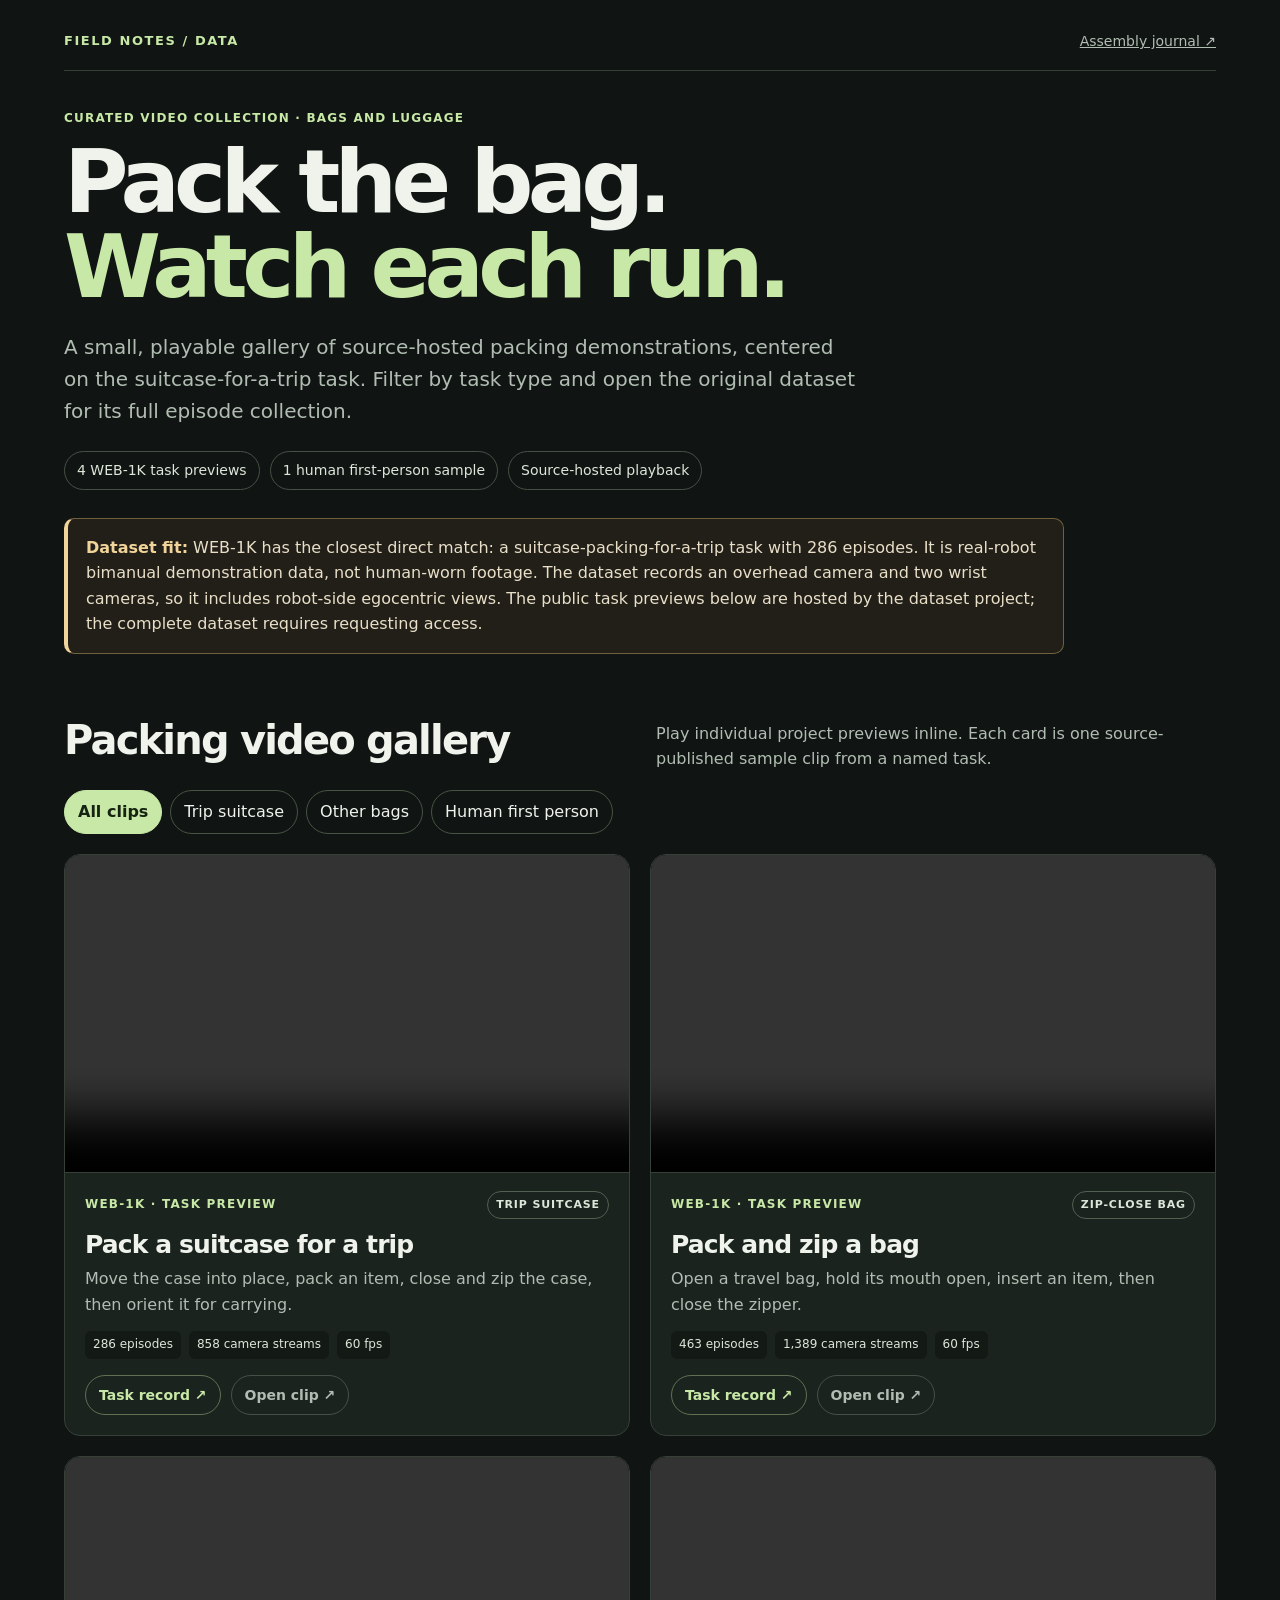
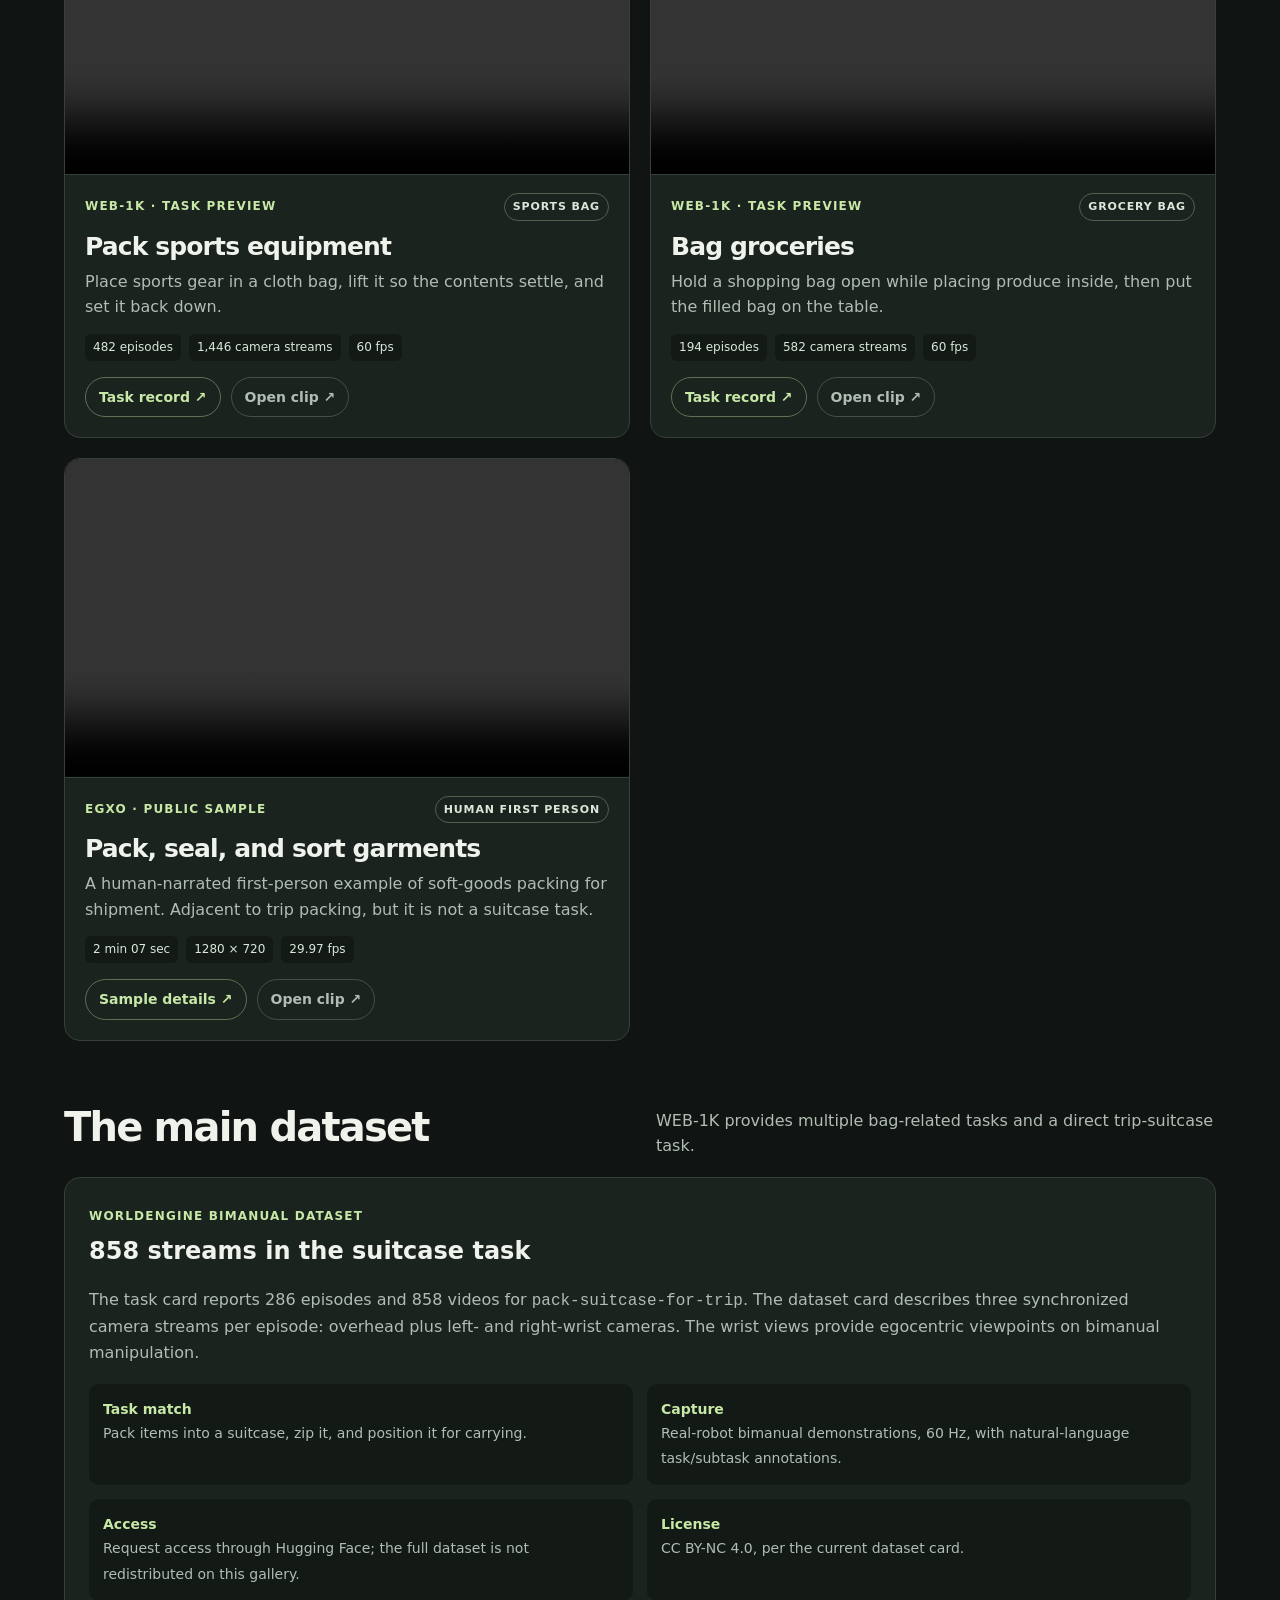
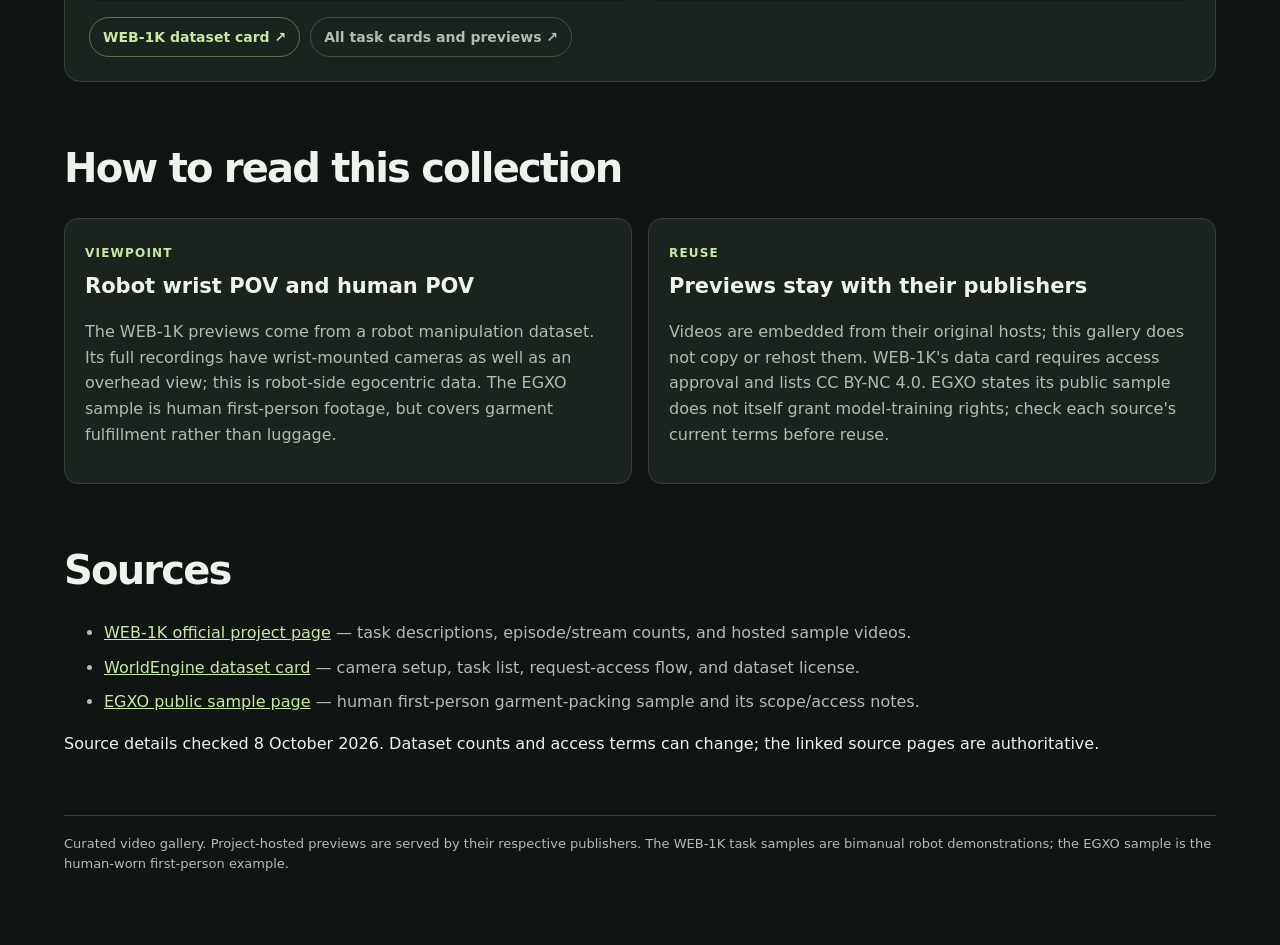
==== packing-data/index.html @ 24293f11 "Publish packing simulation on GitHub Pages" ====
<!doctype html>
<html lang="en">
<head>
<meta charset="utf-8">
<meta name="viewport" content="width=device-width, initial-scale=1">
<meta name="description" content="A curated gallery of source-hosted bag-packing and suitcase-packing videos from the WEB-1K manipulation dataset, with one human egocentric packing sample.">
<title>Bag packing data — Field Notes</title>
<style>
:root{color-scheme:dark;--bg:#101513;--panel:#1b231f;--ink:#eff3ec;--muted:#b1bdb2;--accent:#c7e8a6;--line:#354037;--warn:#f0d49a}*{box-sizing:border-box}body{margin:0;background:var(--bg);color:var(--ink);font:16px/1.6 system-ui,-apple-system,Segoe UI,sans-serif}main{max-width:1280px;margin:auto;padding:30px 5vw 72px}a{color:var(--accent)}a:focus-visible,button:focus-visible,video:focus-visible{outline:3px solid var(--accent);outline-offset:4px}header{display:flex;justify-content:space-between;align-items:center;gap:16px;border-bottom:1px solid var(--line);padding-bottom:18px}.brand{font-size:13px;font-weight:750;letter-spacing:.12em;text-decoration:none}.back{font-size:14px;color:var(--muted)}.eyebrow,.tag{color:var(--accent);font-size:12px;font-weight:750;letter-spacing:.1em;text-transform:uppercase}.eyebrow{margin:38px 0 10px}h1{font-size:clamp(44px,8vw,88px);line-height:.97;letter-spacing:-.065em;max-width:900px;margin:0 0 22px}h1 em{color:var(--accent);font-style:normal}.lede{max-width:800px;font-size:20px;color:var(--muted)}.hero-facts{display:flex;flex-wrap:wrap;gap:10px;margin:24px 0}.hero-facts span{padding:7px 12px;border:1px solid #455144;border-radius:999px;color:#dce6d9;font-size:14px}.notice{max-width:1000px;margin:28px 0;padding:16px 18px;border:1px solid #6f613e;border-left:4px solid var(--warn);border-radius:10px;background:#211f18;color:#e9dfc8}.notice strong{color:var(--warn)}section{margin-top:54px}.section-head{display:flex;justify-content:space-between;align-items:end;gap:18px;margin-bottom:18px}.section-head h2{font-size:clamp(26px,4vw,40px);letter-spacing:-.045em;margin:0}.section-head p{max-width:560px;margin:0;color:var(--muted)}.filters{display:flex;flex-wrap:wrap;gap:8px;margin:14px 0 20px}.filters button{font:inherit;color:var(--ink);background:transparent;border:1px solid #465443;border-radius:999px;padding:8px 13px;cursor:pointer}.filters button[aria-pressed=true]{color:#172311;background:var(--accent);border-color:var(--accent);font-weight:700}.gallery{display:grid;grid-template-columns:repeat(2,minmax(0,1fr));gap:20px}.card{min-width:0;overflow:hidden;border:1px solid var(--line);border-radius:16px;background:var(--panel)}.card[hidden]{display:none}.video-wrap{position:relative;background:#050806;border-bottom:1px solid var(--line)}video{display:block;width:100%;aspect-ratio:16/9;background:#050806;object-fit:contain}.card-body{padding:18px 20px 20px}.card-top{display:flex;justify-content:space-between;align-items:center;gap:12px}.tag{margin:0}.kind{font-size:11px;font-weight:700;letter-spacing:.08em;text-transform:uppercase;border:1px solid #52604f;color:#dce6d9;padding:4px 8px;border-radius:999px;white-space:nowrap}.card h3{font-size:25px;line-height:1.15;letter-spacing:-.035em;margin:12px 0 7px}.card p{margin:0 0 13px;color:var(--muted)}.meta{display:flex;flex-wrap:wrap;gap:8px;margin:14px 0}.meta span{font-size:12px;color:#dce6d9;padding:4px 8px;background:#131a16;border-radius:6px}.card-actions{display:flex;flex-wrap:wrap;gap:10px;margin-top:16px}.button{display:inline-block;padding:8px 13px;border:1px solid #617052;border-radius:999px;text-decoration:none;font-size:14px;font-weight:650}.button.secondary{color:var(--muted);border-color:#465047}.dataset-note{padding:24px;border:1px solid var(--line);border-radius:16px;background:var(--panel)}.dataset-note h3{font-size:24px;margin:5px 0 10px}.dataset-note p{color:var(--muted)}.dataset-grid{display:grid;grid-template-columns:1fr 1fr;gap:14px;margin-top:18px}.dataset-stat{padding:14px;background:#131a16;border-radius:10px}.dataset-stat b{display:block;color:var(--accent);font-size:14px}.dataset-stat span{color:var(--muted);font-size:14px}.two-col{display:grid;grid-template-columns:1fr 1fr;gap:16px}.small-panel{padding:20px;border:1px solid var(--line);border-radius:14px;background:var(--panel)}.small-panel h3{margin:5px 0 8px;font-size:21px}.small-panel p{color:var(--muted)}.sources li{margin:9px 0;color:var(--muted)}footer{margin-top:58px;padding-top:18px;border-top:1px solid var(--line);font-size:13px;color:var(--muted)}@media(max-width:760px){main{padding:22px 5vw 54px}.gallery,.two-col,.dataset-grid{grid-template-columns:1fr}.section-head{display:block}.section-head p{margin-top:8px}.card h3{font-size:23px}}@media(max-width:420px){.card-top{align-items:flex-start;flex-direction:column}.hero-facts span{font-size:12px}}
</style>
</head>
<body><main>
<header><a class="brand" href="../index.html">FIELD NOTES / DATA</a><a class="back" href="../index.html">Assembly journal ↗</a></header>
<p class="eyebrow">Curated video collection · bags and luggage</p>
<h1>Pack the bag.<br><em>Watch each run.</em></h1>
<p class="lede">A small, playable gallery of source-hosted packing demonstrations, centered on the suitcase-for-a-trip task. Filter by task type and open the original dataset for its full episode collection.</p>
<div class="hero-facts"><span>4 WEB-1K task previews</span><span>1 human first-person sample</span><span>Source-hosted playback</span></div>
<aside class="notice"><strong>Dataset fit:</strong> WEB-1K has the closest direct match: a suitcase-packing-for-a-trip task with 286 episodes. It is real-robot bimanual demonstration data, not human-worn footage. The dataset records an overhead camera and two wrist cameras, so it includes robot-side egocentric views. The public task previews below are hosted by the dataset project; the complete dataset requires requesting access.</aside>

<section aria-labelledby="gallery-title"><div class="section-head"><h2 id="gallery-title">Packing video gallery</h2><p>Play individual project previews inline. Each card is one source-published sample clip from a named task.</p></div>
<div class="filters" role="group" aria-label="Filter videos by task"><button type="button" data-filter="all" aria-pressed="true">All clips</button><button type="button" data-filter="trip" aria-pressed="false">Trip suitcase</button><button type="button" data-filter="bags" aria-pressed="false">Other bags</button><button type="button" data-filter="human" aria-pressed="false">Human first person</button></div>
<div class="gallery">
<article class="card" data-category="trip"><div class="video-wrap"><video controls playsinline preload="none" aria-label="WEB-1K project preview for the pack suitcase for trip task"><source src="https://web-realworld-dataset-benchmark.github.io/assets/pack-suitcase-for-trip/file-000.h264.mp4" type="video/mp4">Your browser does not support this video. <a href="https://web-realworld-dataset-benchmark.github.io/assets/pack-suitcase-for-trip/file-000.h264.mp4">Open the source video.</a></video></div><div class="card-body"><div class="card-top"><span class="tag">WEB-1K · task preview</span><span class="kind">Trip suitcase</span></div><h3>Pack a suitcase for a trip</h3><p>Move the case into place, pack an item, close and zip the case, then orient it for carrying.</p><div class="meta"><span>286 episodes</span><span>858 camera streams</span><span>60 fps</span></div><div class="card-actions"><a class="button" href="https://web-realworld-dataset-benchmark.github.io/#pack-suitcase-for-trip">Task record ↗</a><a class="button secondary" href="https://web-realworld-dataset-benchmark.github.io/assets/pack-suitcase-for-trip/file-000.h264.mp4">Open clip ↗</a></div></div></article>
<article class="card" data-category="bags"><div class="video-wrap"><video controls playsinline preload="none" aria-label="WEB-1K project preview for packing a bag with zipper closure"><source src="https://web-realworld-dataset-benchmark.github.io/assets/bag-packing-with-zipper-closure/file-000.h264.mp4" type="video/mp4">Your browser does not support this video. <a href="https://web-realworld-dataset-benchmark.github.io/assets/bag-packing-with-zipper-closure/file-000.h264.mp4">Open the source video.</a></video></div><div class="card-body"><div class="card-top"><span class="tag">WEB-1K · task preview</span><span class="kind">Zip-close bag</span></div><h3>Pack and zip a bag</h3><p>Open a travel bag, hold its mouth open, insert an item, then close the zipper.</p><div class="meta"><span>463 episodes</span><span>1,389 camera streams</span><span>60 fps</span></div><div class="card-actions"><a class="button" href="https://web-realworld-dataset-benchmark.github.io/#bag-packing-with-zipper-closure">Task record ↗</a><a class="button secondary" href="https://web-realworld-dataset-benchmark.github.io/assets/bag-packing-with-zipper-closure/file-000.h264.mp4">Open clip ↗</a></div></div></article>
<article class="card" data-category="bags"><div class="video-wrap"><video controls playsinline preload="none" aria-label="WEB-1K project preview for packing sports equipment into a cloth bag"><source src="https://web-realworld-dataset-benchmark.github.io/assets/pack-sports-bag/file-000.h264.mp4" type="video/mp4">Your browser does not support this video. <a href="https://web-realworld-dataset-benchmark.github.io/assets/pack-sports-bag/file-000.h264.mp4">Open the source video.</a></video></div><div class="card-body"><div class="card-top"><span class="tag">WEB-1K · task preview</span><span class="kind">Sports bag</span></div><h3>Pack sports equipment</h3><p>Place sports gear in a cloth bag, lift it so the contents settle, and set it back down.</p><div class="meta"><span>482 episodes</span><span>1,446 camera streams</span><span>60 fps</span></div><div class="card-actions"><a class="button" href="https://web-realworld-dataset-benchmark.github.io/#pack-sports-bag">Task record ↗</a><a class="button secondary" href="https://web-realworld-dataset-benchmark.github.io/assets/pack-sports-bag/file-000.h264.mp4">Open clip ↗</a></div></div></article>
<article class="card" data-category="bags"><div class="video-wrap"><video controls playsinline preload="none" aria-label="WEB-1K project preview for placing groceries into shopping bags"><source src="https://web-realworld-dataset-benchmark.github.io/assets/bagging-groceries/file-000.h264.mp4" type="video/mp4">Your browser does not support this video. <a href="https://web-realworld-dataset-benchmark.github.io/assets/bagging-groceries/file-000.h264.mp4">Open the source video.</a></video></div><div class="card-body"><div class="card-top"><span class="tag">WEB-1K · task preview</span><span class="kind">Grocery bag</span></div><h3>Bag groceries</h3><p>Hold a shopping bag open while placing produce inside, then put the filled bag on the table.</p><div class="meta"><span>194 episodes</span><span>582 camera streams</span><span>60 fps</span></div><div class="card-actions"><a class="button" href="https://web-realworld-dataset-benchmark.github.io/#bagging-groceries">Task record ↗</a><a class="button secondary" href="https://web-realworld-dataset-benchmark.github.io/assets/bagging-groceries/file-000.h264.mp4">Open clip ↗</a></div></div></article>
<article class="card" data-category="human"><div class="video-wrap"><video controls playsinline preload="none" aria-label="Human first-person narrated video of garment packing and sorting"><source src="https://egxodata.com/samples/v1/egxo-english-narrated-garment-packing-full.mp4" type="video/mp4">Your browser does not support this video. <a href="https://egxodata.com/samples/v1/egxo-english-narrated-garment-packing-full.mp4">Open the source video.</a></video></div><div class="card-body"><div class="card-top"><span class="tag">EGXO · public sample</span><span class="kind">Human first person</span></div><h3>Pack, seal, and sort garments</h3><p>A human-narrated first-person example of soft-goods packing for shipment. Adjacent to trip packing, but it is not a suitcase task.</p><div class="meta"><span>2 min 07 sec</span><span>1280 × 720</span><span>29.97 fps</span></div><div class="card-actions"><a class="button" href="https://egxodata.com/sample-data">Sample details ↗</a><a class="button secondary" href="https://egxodata.com/samples/v1/egxo-english-narrated-garment-packing-full.mp4">Open clip ↗</a></div></div></article>
</div></section>

<section aria-labelledby="dataset-title"><div class="section-head"><h2 id="dataset-title">The main dataset</h2><p>WEB-1K provides multiple bag-related tasks and a direct trip-suitcase task.</p></div><div class="dataset-note"><span class="tag">WorldEngine Bimanual Dataset</span><h3>858 streams in the suitcase task</h3><p>The task card reports 286 episodes and 858 videos for <code>pack-suitcase-for-trip</code>. The dataset card describes three synchronized camera streams per episode: overhead plus left- and right-wrist cameras. The wrist views provide egocentric viewpoints on bimanual manipulation.</p><div class="dataset-grid"><div class="dataset-stat"><b>Task match</b><span>Pack items into a suitcase, zip it, and position it for carrying.</span></div><div class="dataset-stat"><b>Capture</b><span>Real-robot bimanual demonstrations, 60 Hz, with natural-language task/subtask annotations.</span></div><div class="dataset-stat"><b>Access</b><span>Request access through Hugging Face; the full dataset is not redistributed on this gallery.</span></div><div class="dataset-stat"><b>License</b><span>CC BY-NC 4.0, per the current dataset card.</span></div></div><div class="card-actions"><a class="button" href="https://huggingface.co/datasets/WorldEngineAI/WEB-Dataset">WEB-1K dataset card ↗</a><a class="button secondary" href="https://web-realworld-dataset-benchmark.github.io/">All task cards and previews ↗</a></div></div></section>

<section aria-labelledby="scope-title"><div class="section-head"><h2 id="scope-title">How to read this collection</h2></div><div class="two-col"><article class="small-panel"><span class="tag">Viewpoint</span><h3>Robot wrist POV and human POV</h3><p>The WEB-1K previews come from a robot manipulation dataset. Its full recordings have wrist-mounted cameras as well as an overhead view; this is robot-side egocentric data. The EGXO sample is human first-person footage, but covers garment fulfillment rather than luggage.</p></article><article class="small-panel"><span class="tag">Reuse</span><h3>Previews stay with their publishers</h3><p>Videos are embedded from their original hosts; this gallery does not copy or rehost them. WEB-1K's data card requires access approval and lists CC BY-NC 4.0. EGXO states its public sample does not itself grant model-training rights; check each source's current terms before reuse.</p></article></div></section>
<section><div class="section-head"><h2>Sources</h2></div><ul class="sources"><li><a href="https://web-realworld-dataset-benchmark.github.io/">WEB-1K official project page</a> — task descriptions, episode/stream counts, and hosted sample videos.</li><li><a href="https://huggingface.co/datasets/WorldEngineAI/WEB-Dataset">WorldEngine dataset card</a> — camera setup, task list, request-access flow, and dataset license.</li><li><a href="https://egxodata.com/sample-data">EGXO public sample page</a> — human first-person garment-packing sample and its scope/access notes.</li></ul><p class="muted">Source details checked 8 October 2026. Dataset counts and access terms can change; the linked source pages are authoritative.</p></section>
<footer>Curated video gallery. Project-hosted previews are served by their respective publishers. The WEB-1K task samples are bimanual robot demonstrations; the EGXO sample is the human-worn first-person example.</footer>
</main>
<script>
const filterButtons=[...document.querySelectorAll('[data-filter]')];
const cards=[...document.querySelectorAll('.card[data-category]')];
filterButtons.forEach(button=>button.addEventListener('click',()=>{
  const filter=button.dataset.filter;
  filterButtons.forEach(item=>item.setAttribute('aria-pressed',String(item===button)));
  cards.forEach(card=>{card.hidden=filter!=='all'&&card.dataset.category!==filter;});
}));
</script>
</body></html>
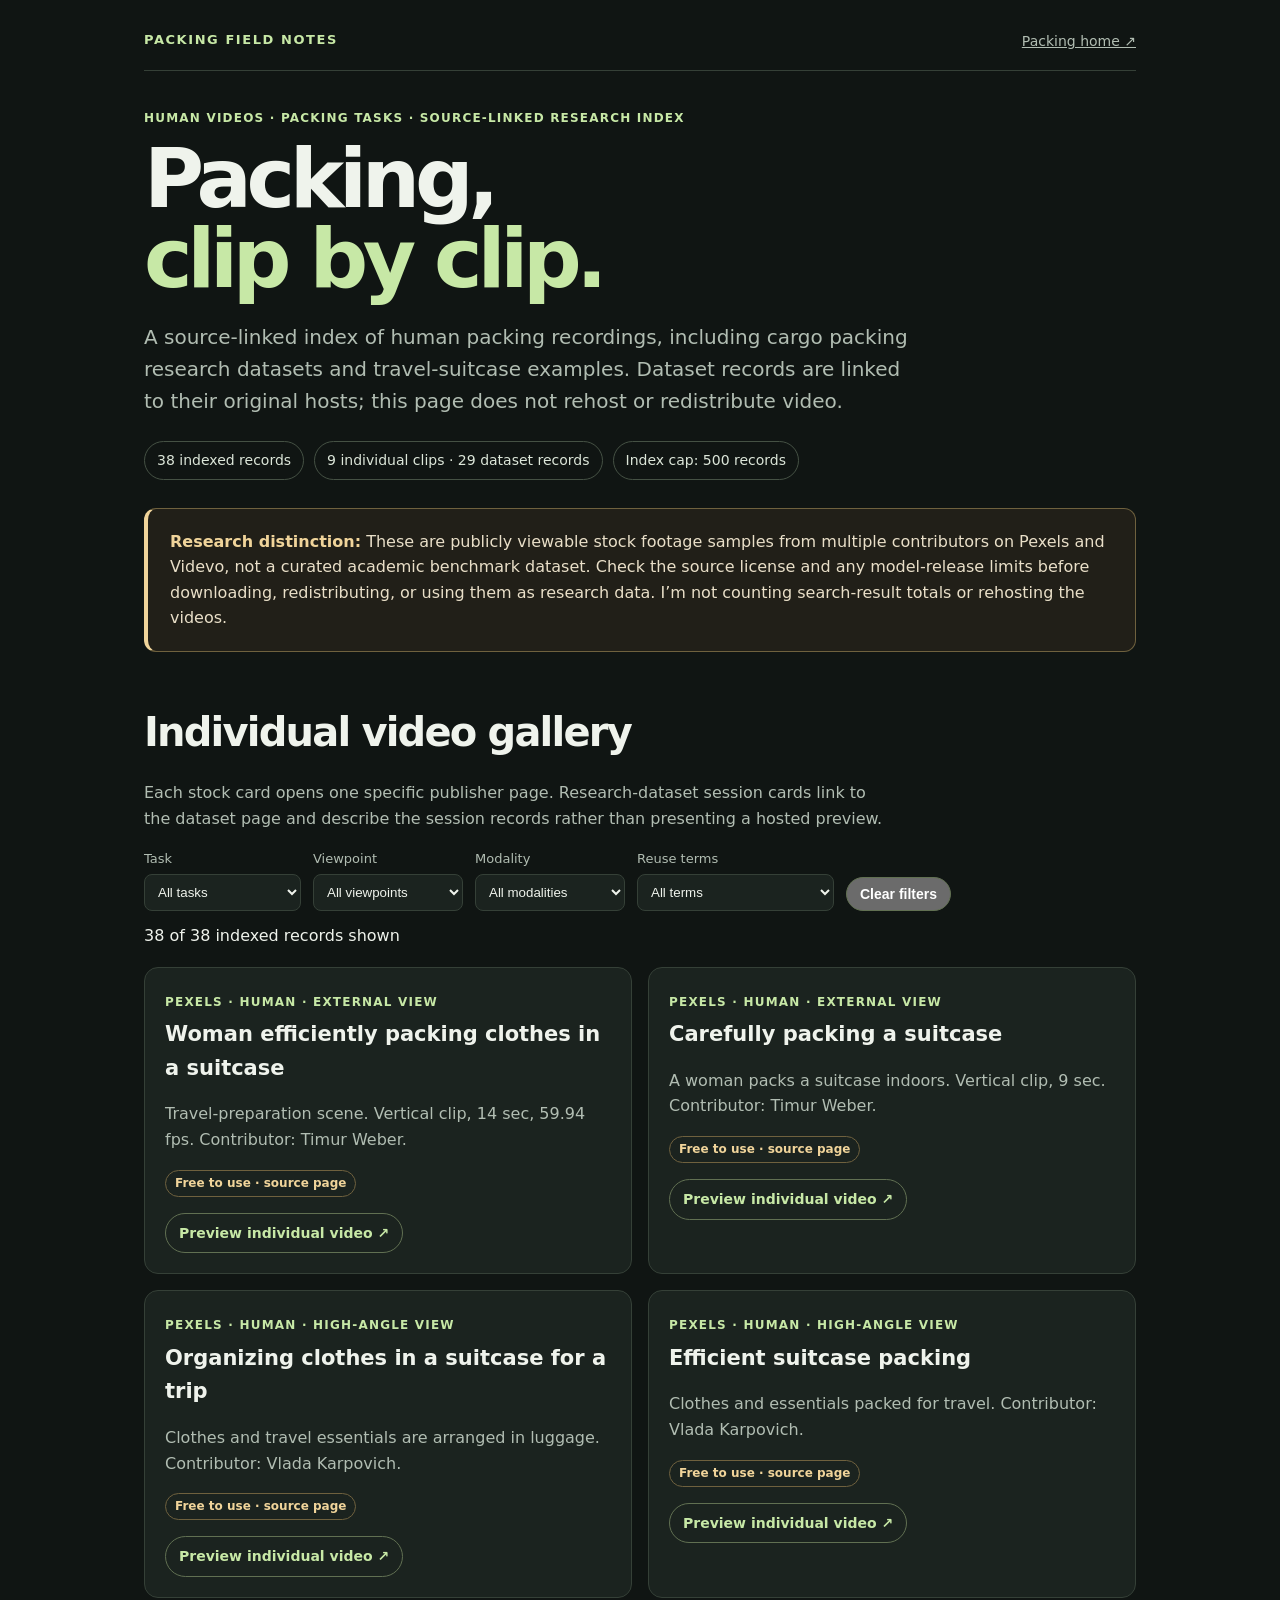
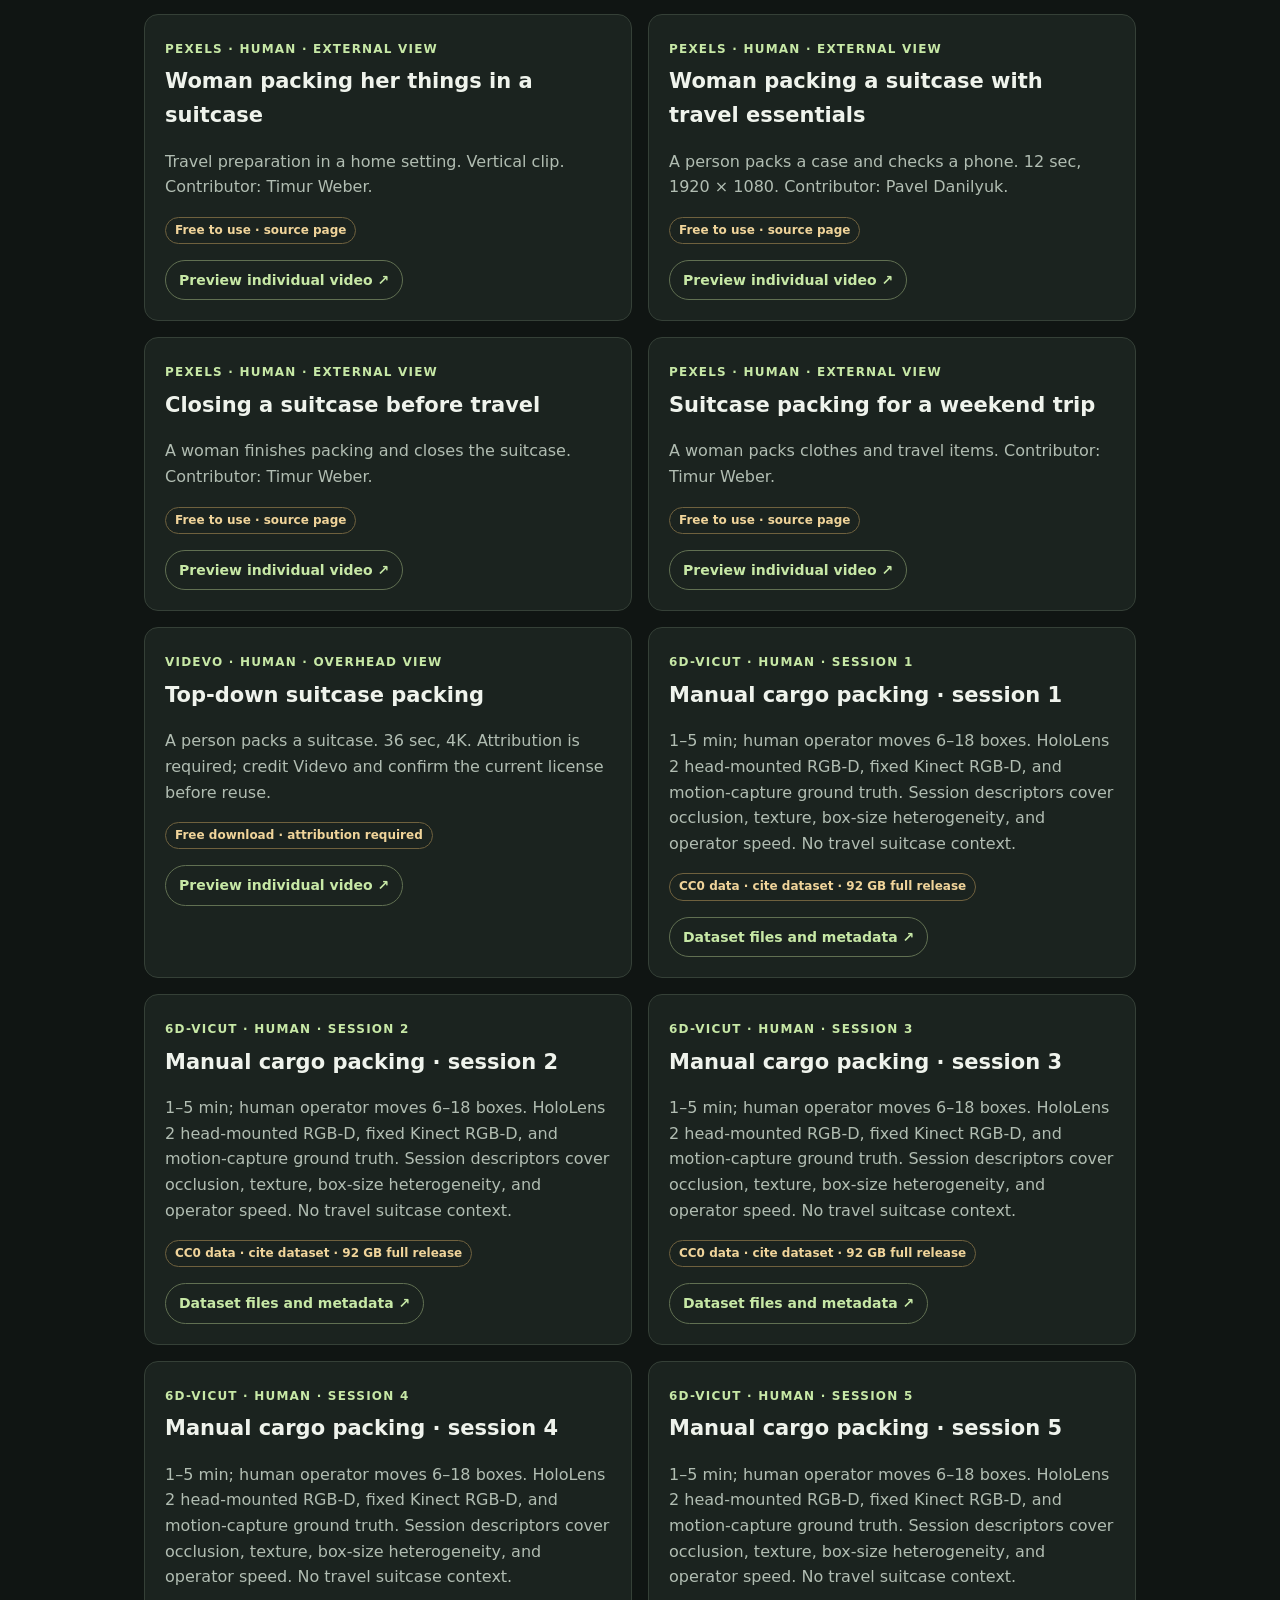
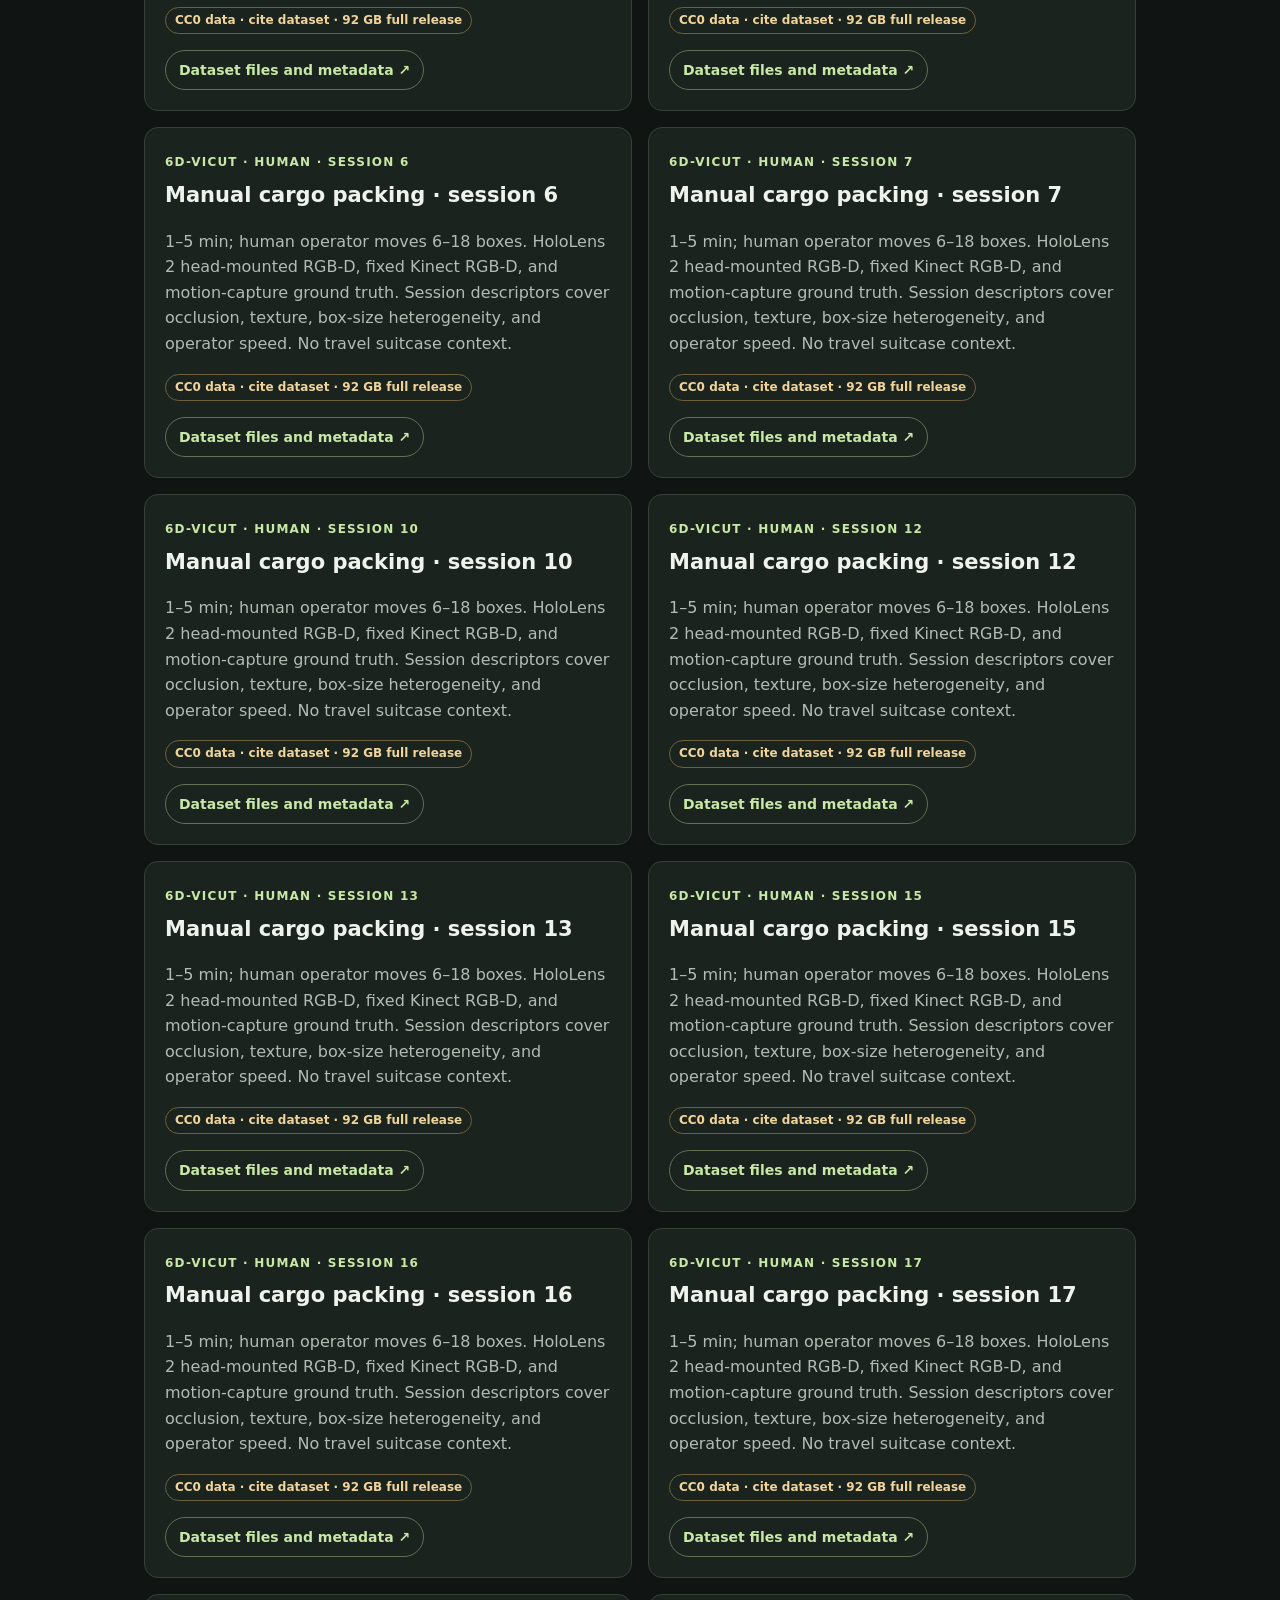
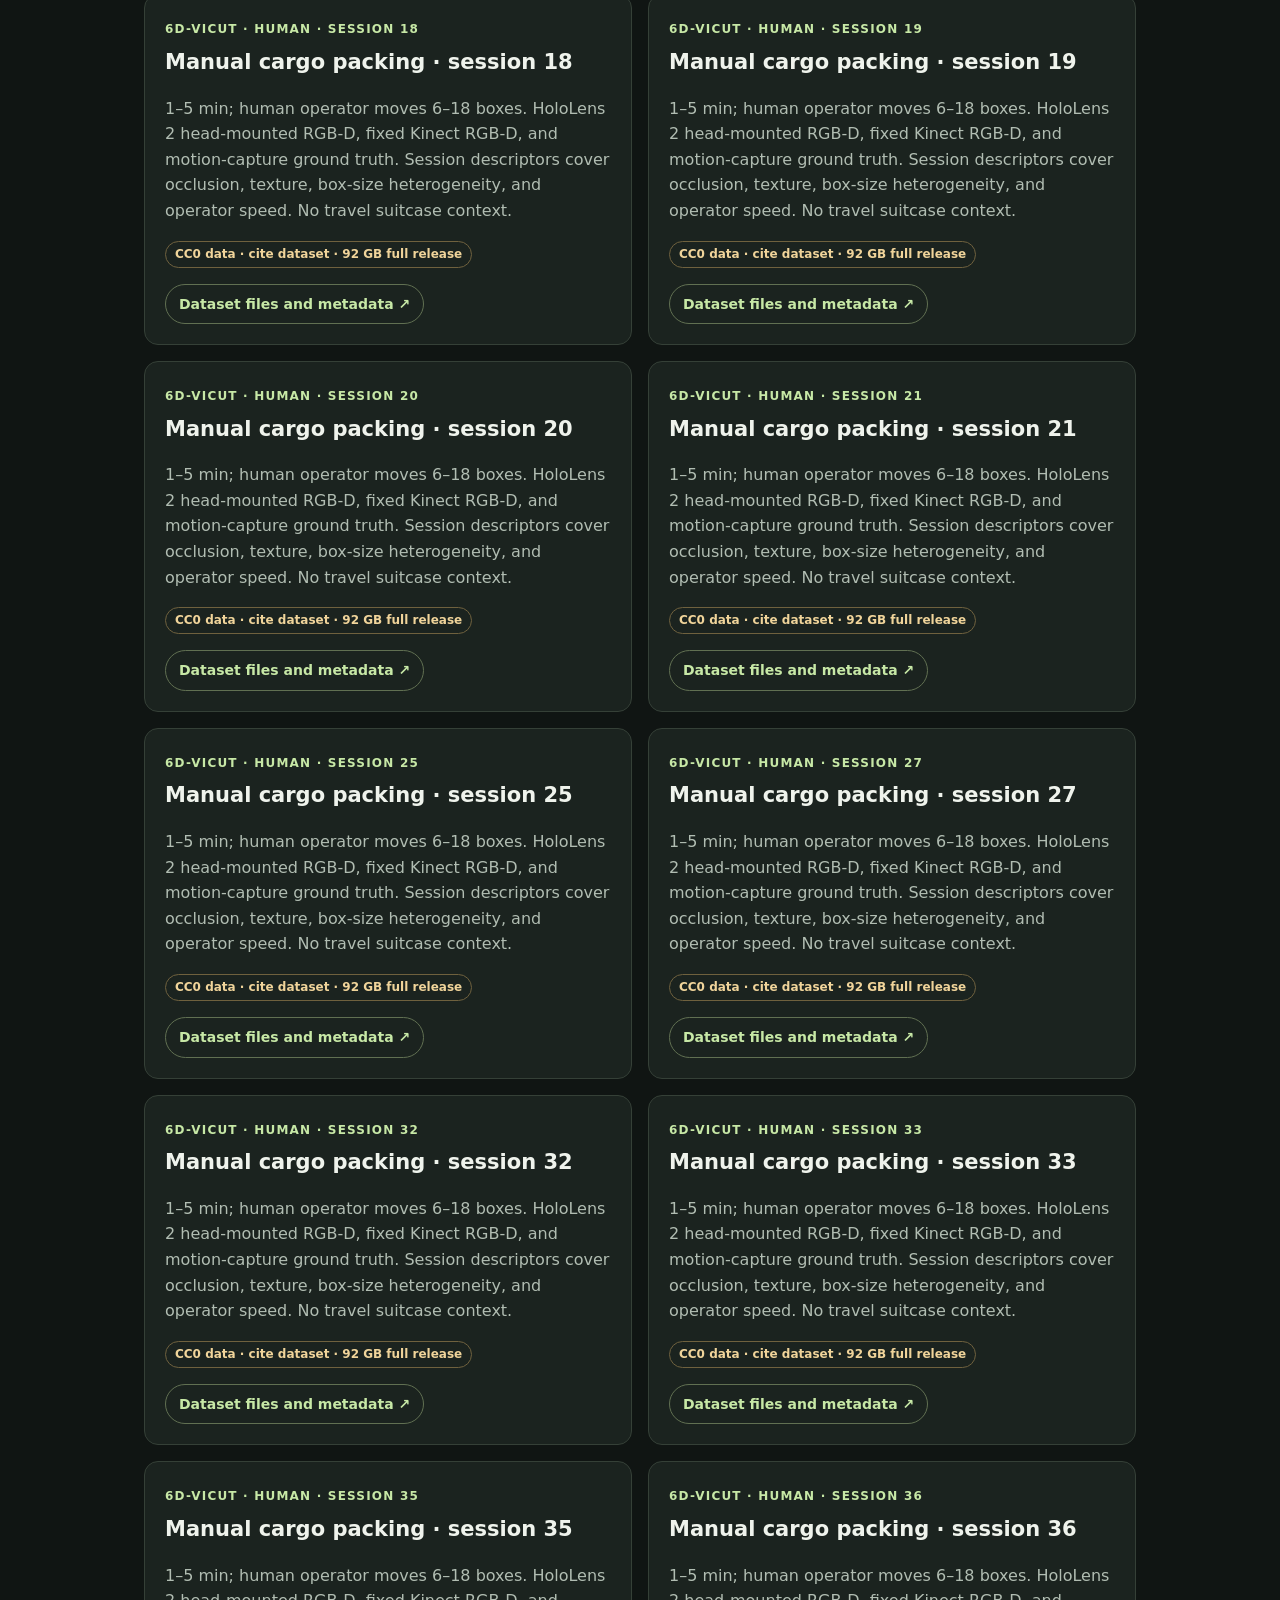
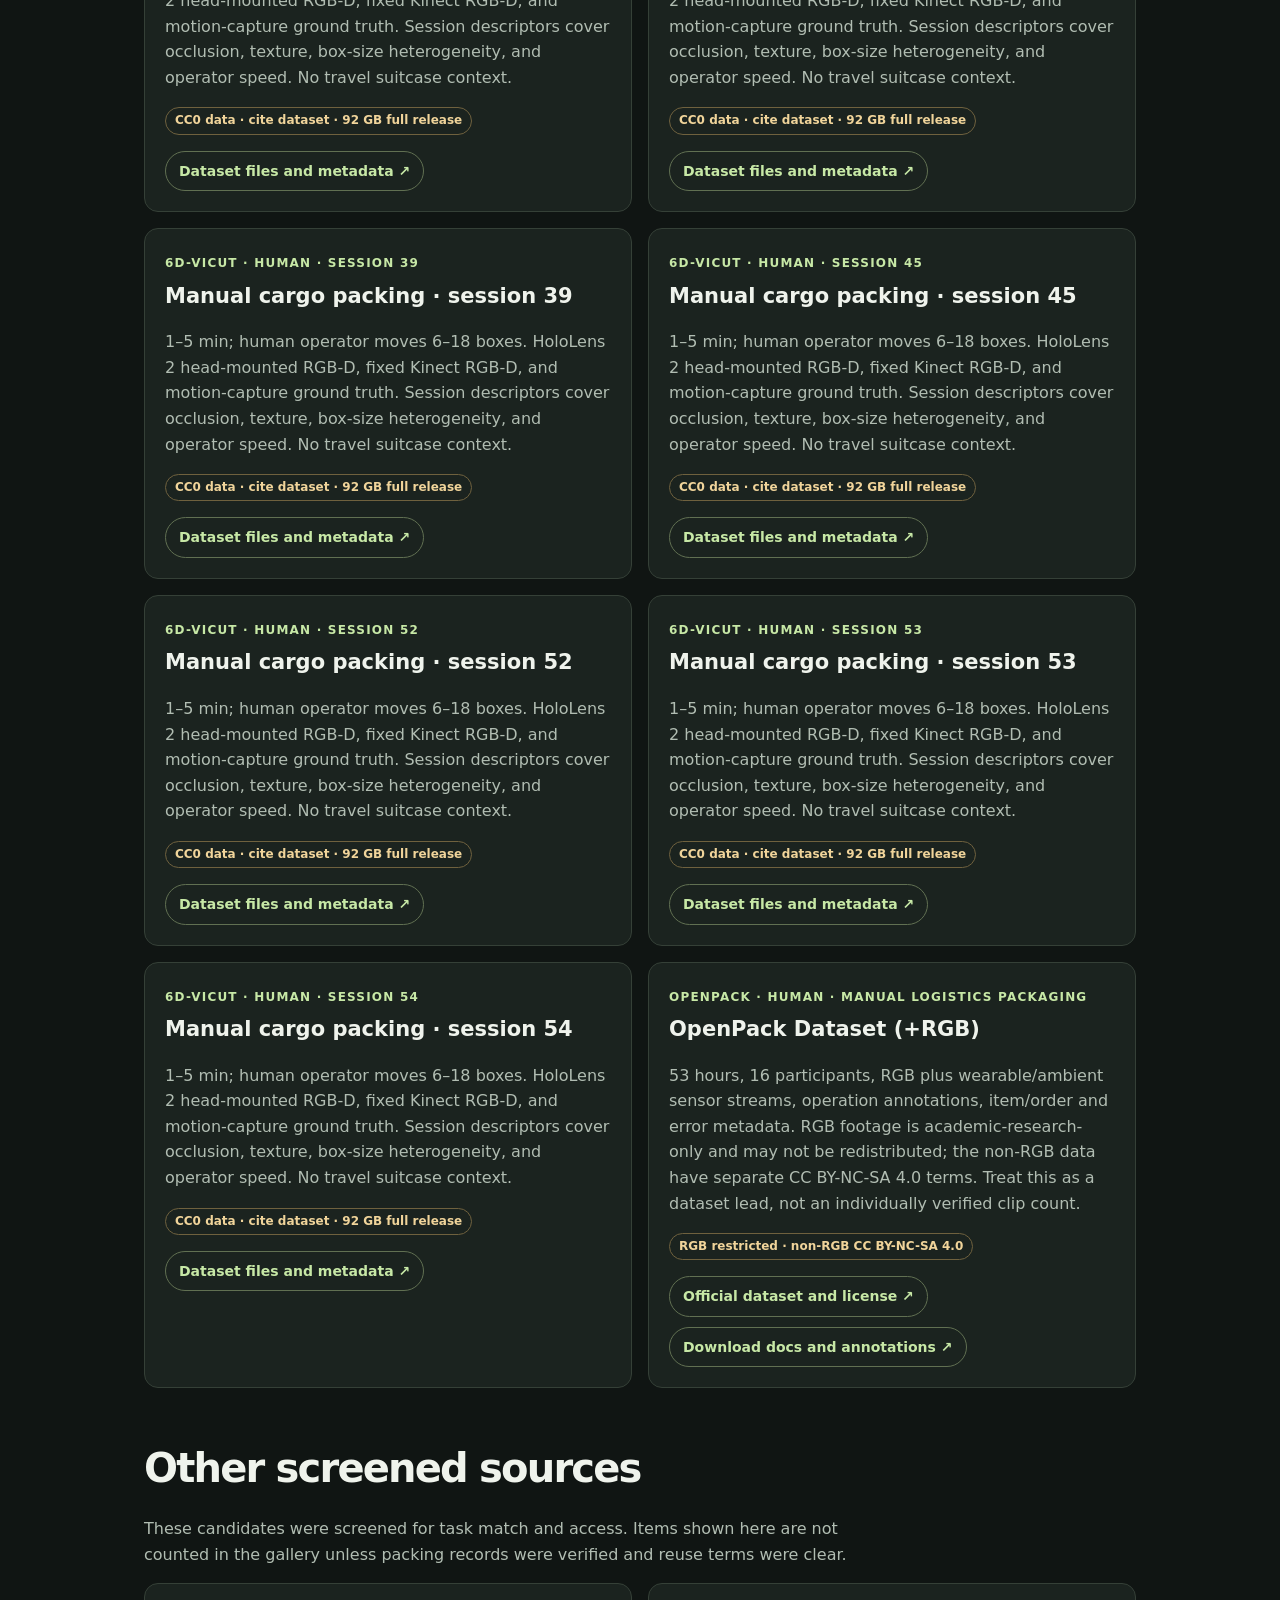
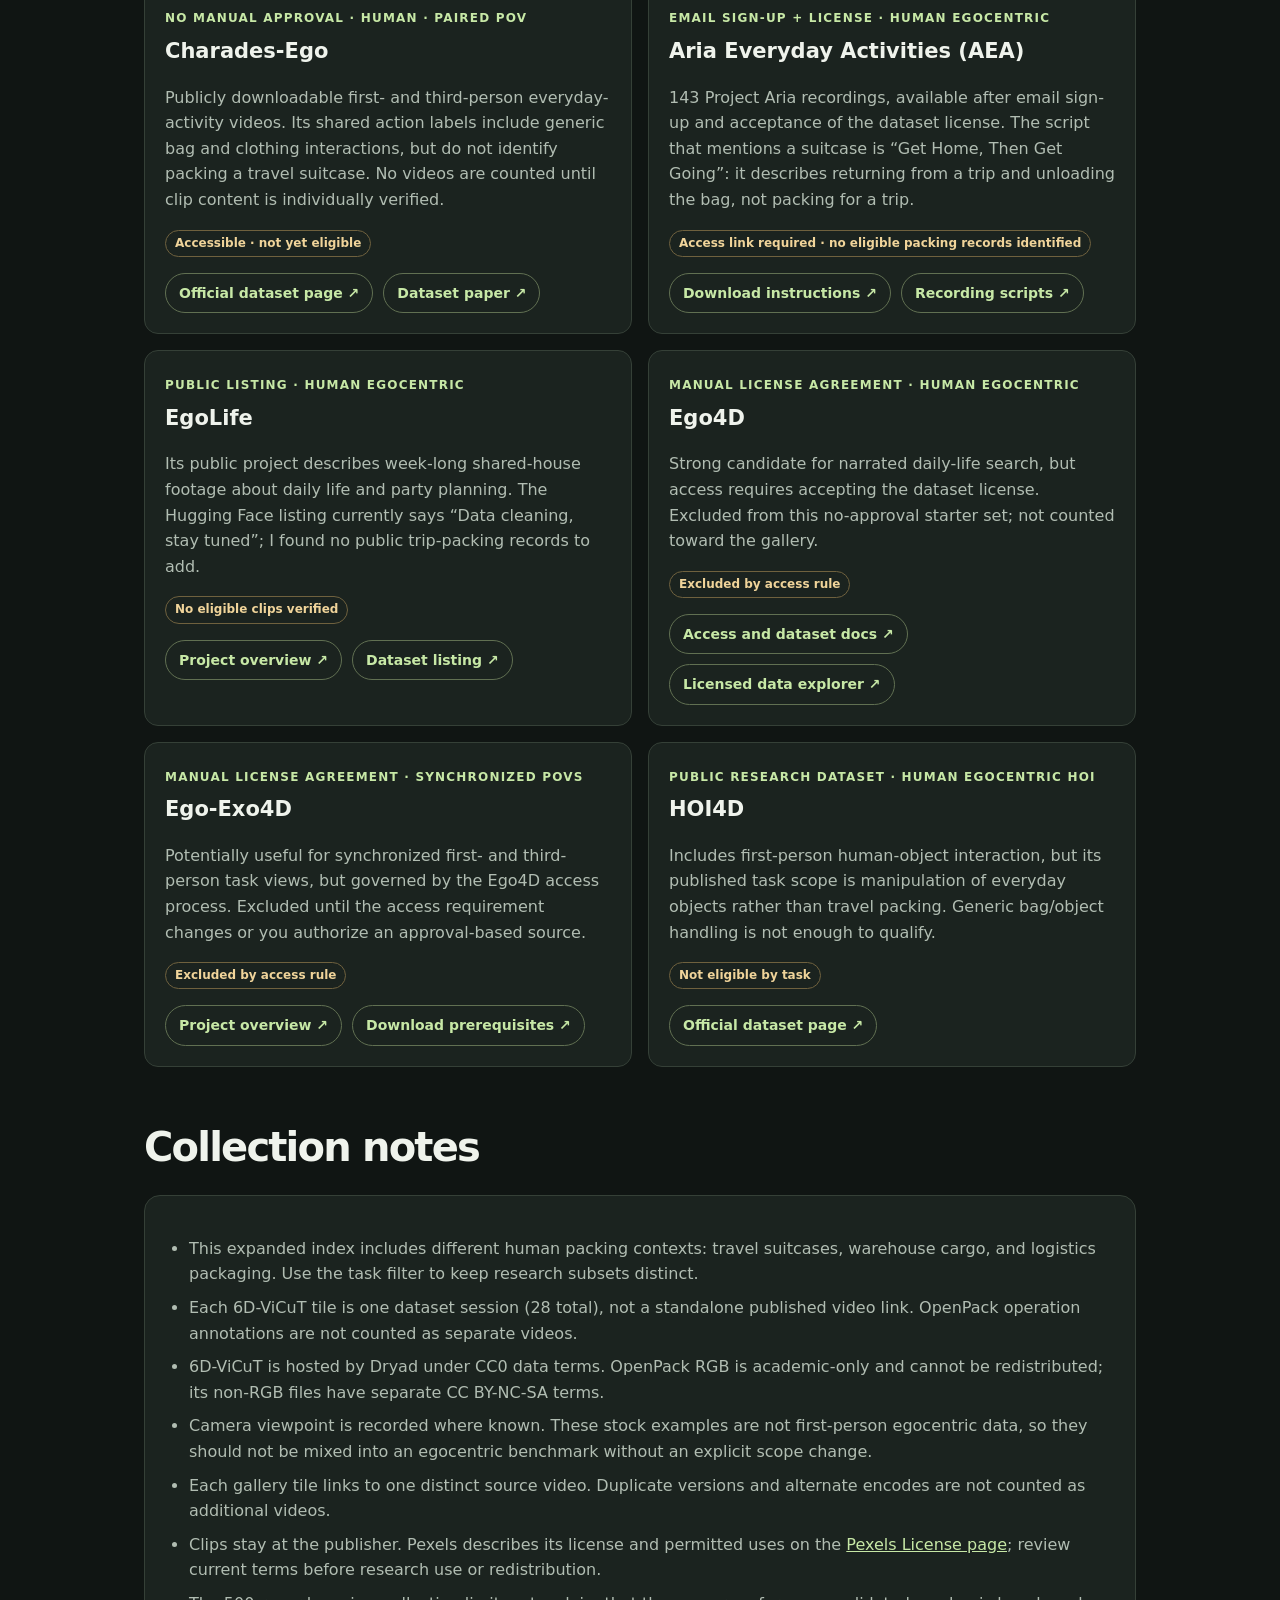
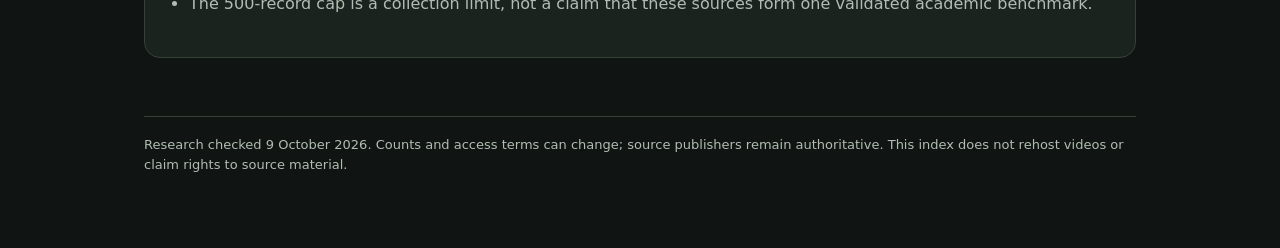
==== commit 7b625b9e: "Prepare packing-only GitHub Pages site" ====
--- a/packing-data/index.html
+++ b/packing-data/index.html
@@ -3,43 +3,71 @@
 <head>
 <meta charset="utf-8">
 <meta name="viewport" content="width=device-width, initial-scale=1">
-<meta name="description" content="A curated gallery of source-hosted bag-packing and suitcase-packing videos from the WEB-1K manipulation dataset, with one human egocentric packing sample.">
-<title>Bag packing data — Field Notes</title>
+<meta name="description" content="A filterable, source-linked index of human packing videos and research dataset sessions.">
+<title>Human packing video index — Field Notes</title>
 <style>
-:root{color-scheme:dark;--bg:#101513;--panel:#1b231f;--ink:#eff3ec;--muted:#b1bdb2;--accent:#c7e8a6;--line:#354037;--warn:#f0d49a}*{box-sizing:border-box}body{margin:0;background:var(--bg);color:var(--ink);font:16px/1.6 system-ui,-apple-system,Segoe UI,sans-serif}main{max-width:1280px;margin:auto;padding:30px 5vw 72px}a{color:var(--accent)}a:focus-visible,button:focus-visible,video:focus-visible{outline:3px solid var(--accent);outline-offset:4px}header{display:flex;justify-content:space-between;align-items:center;gap:16px;border-bottom:1px solid var(--line);padding-bottom:18px}.brand{font-size:13px;font-weight:750;letter-spacing:.12em;text-decoration:none}.back{font-size:14px;color:var(--muted)}.eyebrow,.tag{color:var(--accent);font-size:12px;font-weight:750;letter-spacing:.1em;text-transform:uppercase}.eyebrow{margin:38px 0 10px}h1{font-size:clamp(44px,8vw,88px);line-height:.97;letter-spacing:-.065em;max-width:900px;margin:0 0 22px}h1 em{color:var(--accent);font-style:normal}.lede{max-width:800px;font-size:20px;color:var(--muted)}.hero-facts{display:flex;flex-wrap:wrap;gap:10px;margin:24px 0}.hero-facts span{padding:7px 12px;border:1px solid #455144;border-radius:999px;color:#dce6d9;font-size:14px}.notice{max-width:1000px;margin:28px 0;padding:16px 18px;border:1px solid #6f613e;border-left:4px solid var(--warn);border-radius:10px;background:#211f18;color:#e9dfc8}.notice strong{color:var(--warn)}section{margin-top:54px}.section-head{display:flex;justify-content:space-between;align-items:end;gap:18px;margin-bottom:18px}.section-head h2{font-size:clamp(26px,4vw,40px);letter-spacing:-.045em;margin:0}.section-head p{max-width:560px;margin:0;color:var(--muted)}.filters{display:flex;flex-wrap:wrap;gap:8px;margin:14px 0 20px}.filters button{font:inherit;color:var(--ink);background:transparent;border:1px solid #465443;border-radius:999px;padding:8px 13px;cursor:pointer}.filters button[aria-pressed=true]{color:#172311;background:var(--accent);border-color:var(--accent);font-weight:700}.gallery{display:grid;grid-template-columns:repeat(2,minmax(0,1fr));gap:20px}.card{min-width:0;overflow:hidden;border:1px solid var(--line);border-radius:16px;background:var(--panel)}.card[hidden]{display:none}.video-wrap{position:relative;background:#050806;border-bottom:1px solid var(--line)}video{display:block;width:100%;aspect-ratio:16/9;background:#050806;object-fit:contain}.card-body{padding:18px 20px 20px}.card-top{display:flex;justify-content:space-between;align-items:center;gap:12px}.tag{margin:0}.kind{font-size:11px;font-weight:700;letter-spacing:.08em;text-transform:uppercase;border:1px solid #52604f;color:#dce6d9;padding:4px 8px;border-radius:999px;white-space:nowrap}.card h3{font-size:25px;line-height:1.15;letter-spacing:-.035em;margin:12px 0 7px}.card p{margin:0 0 13px;color:var(--muted)}.meta{display:flex;flex-wrap:wrap;gap:8px;margin:14px 0}.meta span{font-size:12px;color:#dce6d9;padding:4px 8px;background:#131a16;border-radius:6px}.card-actions{display:flex;flex-wrap:wrap;gap:10px;margin-top:16px}.button{display:inline-block;padding:8px 13px;border:1px solid #617052;border-radius:999px;text-decoration:none;font-size:14px;font-weight:650}.button.secondary{color:var(--muted);border-color:#465047}.dataset-note{padding:24px;border:1px solid var(--line);border-radius:16px;background:var(--panel)}.dataset-note h3{font-size:24px;margin:5px 0 10px}.dataset-note p{color:var(--muted)}.dataset-grid{display:grid;grid-template-columns:1fr 1fr;gap:14px;margin-top:18px}.dataset-stat{padding:14px;background:#131a16;border-radius:10px}.dataset-stat b{display:block;color:var(--accent);font-size:14px}.dataset-stat span{color:var(--muted);font-size:14px}.two-col{display:grid;grid-template-columns:1fr 1fr;gap:16px}.small-panel{padding:20px;border:1px solid var(--line);border-radius:14px;background:var(--panel)}.small-panel h3{margin:5px 0 8px;font-size:21px}.small-panel p{color:var(--muted)}.sources li{margin:9px 0;color:var(--muted)}footer{margin-top:58px;padding-top:18px;border-top:1px solid var(--line);font-size:13px;color:var(--muted)}@media(max-width:760px){main{padding:22px 5vw 54px}.gallery,.two-col,.dataset-grid{grid-template-columns:1fr}.section-head{display:block}.section-head p{margin-top:8px}.card h3{font-size:23px}}@media(max-width:420px){.card-top{align-items:flex-start;flex-direction:column}.hero-facts span{font-size:12px}}
+:root{color-scheme:dark;--bg:#101513;--panel:#1b231f;--ink:#eff3ec;--muted:#b1bdb2;--accent:#c7e8a6;--line:#354037;--warn:#f0d49a}*{box-sizing:border-box}body{margin:0;background:var(--bg);color:var(--ink);font:16px/1.6 system-ui,-apple-system,Segoe UI,sans-serif}main{max-width:1120px;margin:auto;padding:30px 5vw 72px}a{color:var(--accent)}a:focus-visible{outline:3px solid var(--accent);outline-offset:4px}header{display:flex;justify-content:space-between;gap:16px;border-bottom:1px solid var(--line);padding-bottom:18px}.brand{font-size:13px;font-weight:750;letter-spacing:.12em;text-decoration:none}.back{font-size:14px;color:var(--muted)}.eyebrow,.tag{color:var(--accent);font-size:12px;font-weight:750;letter-spacing:.1em;text-transform:uppercase}.eyebrow{margin:38px 0 10px}h1{font-size:clamp(44px,8vw,82px);line-height:.98;letter-spacing:-.065em;max-width:850px;margin:0 0 22px}h1 em{color:var(--accent);font-style:normal}.lede{max-width:780px;font-size:20px;color:var(--muted)}.stats{display:flex;flex-wrap:wrap;gap:10px;margin:24px 0}.stats span{padding:7px 12px;border:1px solid #455144;border-radius:999px;color:#dce6d9;font-size:14px}.notice{margin:28px 0;padding:20px 22px;border:1px solid #6f613e;border-left:4px solid var(--warn);border-radius:12px;background:#211f18;color:#e9dfc8}.notice strong{color:var(--warn)}section{margin-top:48px}.section-head{margin-bottom:16px}.section-head h2{font-size:clamp(27px,4vw,40px);letter-spacing:-.045em;margin:0}.section-head p{max-width:740px;color:var(--muted)}.panel{padding:24px;border:1px solid var(--line);border-radius:16px;background:var(--panel)}.panel h3{margin:4px 0 8px;font-size:23px}.panel p{color:var(--muted)}.source-grid{display:grid;grid-template-columns:repeat(2,minmax(0,1fr));gap:16px}.filters{display:flex;flex-wrap:wrap;gap:12px;align-items:end;margin:18px 0}.filters label{display:grid;gap:4px;color:var(--muted);font-size:13px}.filters select{min-width:150px;padding:9px;background:var(--panel);color:var(--ink);border:1px solid var(--line);border-radius:8px}.source[hidden]{display:none}.source{padding:20px;border:1px solid var(--line);border-radius:14px;background:var(--panel)}.source h3{font-size:21px;margin:5px 0}.source p{color:var(--muted)}.status{display:inline-block;border:1px solid #6f613e;border-radius:999px;padding:3px 9px;color:var(--warn);font-size:12px;font-weight:700}.button{display:inline-block;padding:8px 13px;border:1px solid #617052;border-radius:999px;text-decoration:none;font-size:14px;font-weight:650}.source-actions{display:flex;flex-wrap:wrap;gap:10px;margin-top:16px}.criteria{padding-left:20px;color:var(--muted)}.criteria li{margin:8px 0}footer{margin-top:58px;padding-top:18px;border-top:1px solid var(--line);font-size:13px;color:var(--muted)}@media(max-width:700px){main{padding:22px 5vw 54px}.source-grid{grid-template-columns:1fr}header{align-items:flex-start;flex-direction:column}}
 </style>
 </head>
 <body><main>
-<header><a class="brand" href="../index.html">FIELD NOTES / DATA</a><a class="back" href="../index.html">Assembly journal ↗</a></header>
-<p class="eyebrow">Curated video collection · bags and luggage</p>
-<h1>Pack the bag.<br><em>Watch each run.</em></h1>
-<p class="lede">A small, playable gallery of source-hosted packing demonstrations, centered on the suitcase-for-a-trip task. Filter by task type and open the original dataset for its full episode collection.</p>
-<div class="hero-facts"><span>4 WEB-1K task previews</span><span>1 human first-person sample</span><span>Source-hosted playback</span></div>
-<aside class="notice"><strong>Dataset fit:</strong> WEB-1K has the closest direct match: a suitcase-packing-for-a-trip task with 286 episodes. It is real-robot bimanual demonstration data, not human-worn footage. The dataset records an overhead camera and two wrist cameras, so it includes robot-side egocentric views. The public task previews below are hosted by the dataset project; the complete dataset requires requesting access.</aside>
+<header><a class="brand" href="../index.html">PACKING FIELD NOTES</a><a class="back" href="../index.html">Packing home ↗</a></header>
+<p class="eyebrow">Human videos · packing tasks · source-linked research index</p>
+<h1>Packing,<br><em>clip by clip.</em></h1>
+<p class="lede">A source-linked index of human packing recordings, including cargo packing research datasets and travel-suitcase examples. Dataset records are linked to their original hosts; this page does not rehost or redistribute video.</p>
+<div class="stats"><span>38 indexed records</span><span>9 individual clips · 29 dataset records</span><span>Index cap: 500 records</span></div>
+<aside class="notice"><strong>Research distinction:</strong> These are publicly viewable stock footage samples from multiple contributors on Pexels and Videvo, not a curated academic benchmark dataset. Check the source license and any model-release limits before downloading, redistributing, or using them as research data. I’m not counting search-result totals or rehosting the videos.</aside>
 
-<section aria-labelledby="gallery-title"><div class="section-head"><h2 id="gallery-title">Packing video gallery</h2><p>Play individual project previews inline. Each card is one source-published sample clip from a named task.</p></div>
-<div class="filters" role="group" aria-label="Filter videos by task"><button type="button" data-filter="all" aria-pressed="true">All clips</button><button type="button" data-filter="trip" aria-pressed="false">Trip suitcase</button><button type="button" data-filter="bags" aria-pressed="false">Other bags</button><button type="button" data-filter="human" aria-pressed="false">Human first person</button></div>
-<div class="gallery">
-<article class="card" data-category="trip"><div class="video-wrap"><video controls playsinline preload="none" aria-label="WEB-1K project preview for the pack suitcase for trip task"><source src="https://web-realworld-dataset-benchmark.github.io/assets/pack-suitcase-for-trip/file-000.h264.mp4" type="video/mp4">Your browser does not support this video. <a href="https://web-realworld-dataset-benchmark.github.io/assets/pack-suitcase-for-trip/file-000.h264.mp4">Open the source video.</a></video></div><div class="card-body"><div class="card-top"><span class="tag">WEB-1K · task preview</span><span class="kind">Trip suitcase</span></div><h3>Pack a suitcase for a trip</h3><p>Move the case into place, pack an item, close and zip the case, then orient it for carrying.</p><div class="meta"><span>286 episodes</span><span>858 camera streams</span><span>60 fps</span></div><div class="card-actions"><a class="button" href="https://web-realworld-dataset-benchmark.github.io/#pack-suitcase-for-trip">Task record ↗</a><a class="button secondary" href="https://web-realworld-dataset-benchmark.github.io/assets/pack-suitcase-for-trip/file-000.h264.mp4">Open clip ↗</a></div></div></article>
-<article class="card" data-category="bags"><div class="video-wrap"><video controls playsinline preload="none" aria-label="WEB-1K project preview for packing a bag with zipper closure"><source src="https://web-realworld-dataset-benchmark.github.io/assets/bag-packing-with-zipper-closure/file-000.h264.mp4" type="video/mp4">Your browser does not support this video. <a href="https://web-realworld-dataset-benchmark.github.io/assets/bag-packing-with-zipper-closure/file-000.h264.mp4">Open the source video.</a></video></div><div class="card-body"><div class="card-top"><span class="tag">WEB-1K · task preview</span><span class="kind">Zip-close bag</span></div><h3>Pack and zip a bag</h3><p>Open a travel bag, hold its mouth open, insert an item, then close the zipper.</p><div class="meta"><span>463 episodes</span><span>1,389 camera streams</span><span>60 fps</span></div><div class="card-actions"><a class="button" href="https://web-realworld-dataset-benchmark.github.io/#bag-packing-with-zipper-closure">Task record ↗</a><a class="button secondary" href="https://web-realworld-dataset-benchmark.github.io/assets/bag-packing-with-zipper-closure/file-000.h264.mp4">Open clip ↗</a></div></div></article>
-<article class="card" data-category="bags"><div class="video-wrap"><video controls playsinline preload="none" aria-label="WEB-1K project preview for packing sports equipment into a cloth bag"><source src="https://web-realworld-dataset-benchmark.github.io/assets/pack-sports-bag/file-000.h264.mp4" type="video/mp4">Your browser does not support this video. <a href="https://web-realworld-dataset-benchmark.github.io/assets/pack-sports-bag/file-000.h264.mp4">Open the source video.</a></video></div><div class="card-body"><div class="card-top"><span class="tag">WEB-1K · task preview</span><span class="kind">Sports bag</span></div><h3>Pack sports equipment</h3><p>Place sports gear in a cloth bag, lift it so the contents settle, and set it back down.</p><div class="meta"><span>482 episodes</span><span>1,446 camera streams</span><span>60 fps</span></div><div class="card-actions"><a class="button" href="https://web-realworld-dataset-benchmark.github.io/#pack-sports-bag">Task record ↗</a><a class="button secondary" href="https://web-realworld-dataset-benchmark.github.io/assets/pack-sports-bag/file-000.h264.mp4">Open clip ↗</a></div></div></article>
-<article class="card" data-category="bags"><div class="video-wrap"><video controls playsinline preload="none" aria-label="WEB-1K project preview for placing groceries into shopping bags"><source src="https://web-realworld-dataset-benchmark.github.io/assets/bagging-groceries/file-000.h264.mp4" type="video/mp4">Your browser does not support this video. <a href="https://web-realworld-dataset-benchmark.github.io/assets/bagging-groceries/file-000.h264.mp4">Open the source video.</a></video></div><div class="card-body"><div class="card-top"><span class="tag">WEB-1K · task preview</span><span class="kind">Grocery bag</span></div><h3>Bag groceries</h3><p>Hold a shopping bag open while placing produce inside, then put the filled bag on the table.</p><div class="meta"><span>194 episodes</span><span>582 camera streams</span><span>60 fps</span></div><div class="card-actions"><a class="button" href="https://web-realworld-dataset-benchmark.github.io/#bagging-groceries">Task record ↗</a><a class="button secondary" href="https://web-realworld-dataset-benchmark.github.io/assets/bagging-groceries/file-000.h264.mp4">Open clip ↗</a></div></div></article>
-<article class="card" data-category="human"><div class="video-wrap"><video controls playsinline preload="none" aria-label="Human first-person narrated video of garment packing and sorting"><source src="https://egxodata.com/samples/v1/egxo-english-narrated-garment-packing-full.mp4" type="video/mp4">Your browser does not support this video. <a href="https://egxodata.com/samples/v1/egxo-english-narrated-garment-packing-full.mp4">Open the source video.</a></video></div><div class="card-body"><div class="card-top"><span class="tag">EGXO · public sample</span><span class="kind">Human first person</span></div><h3>Pack, seal, and sort garments</h3><p>A human-narrated first-person example of soft-goods packing for shipment. Adjacent to trip packing, but it is not a suitcase task.</p><div class="meta"><span>2 min 07 sec</span><span>1280 × 720</span><span>29.97 fps</span></div><div class="card-actions"><a class="button" href="https://egxodata.com/sample-data">Sample details ↗</a><a class="button secondary" href="https://egxodata.com/samples/v1/egxo-english-narrated-garment-packing-full.mp4">Open clip ↗</a></div></div></article>
+<section aria-labelledby="gallery-title"><div class="section-head"><h2 id="gallery-title">Individual video gallery</h2><p>Each stock card opens one specific publisher page. Research-dataset session cards link to the dataset page and describe the session records rather than presenting a hosted preview.</p></div><div class="filters" role="group" aria-label="Filter packing records"><label>Task <select data-filter="task"><option value="">All tasks</option><option value="travel">Travel suitcase</option><option value="cargo">Cargo / warehouse</option><option value="logistics">Logistics packaging</option></select></label><label>Viewpoint <select data-filter="view"><option value="">All viewpoints</option><option value="external">External</option><option value="egocentric">Egocentric</option><option value="mixed">Multiple / mixed</option></select></label><label>Modality <select data-filter="modality"><option value="">All modalities</option><option value="rgb">RGB video</option><option value="rgbd">RGB-D</option><option value="multimodal">Multimodal</option></select></label><label>Reuse terms <select data-filter="license"><option value="">All terms</option><option value="pexels">Pexels license</option><option value="attribution">Attribution required</option><option value="cc0">CC0</option><option value="restricted">Restricted / academic only</option></select></label><button class="button" type="button" id="clear-filters">Clear filters</button><span id="filter-count" aria-live="polite"></span></div><div class="source-grid" id="records-grid">
+<article class="source" data-task="travel" data-view="external" data-modality="rgb" data-license="pexels"><span class="tag">Pexels · human · external view</span><h3>Woman efficiently packing clothes in a suitcase</h3><p>Travel-preparation scene. Vertical clip, 14 sec, 59.94 fps. Contributor: Timur Weber.</p><span class="status">Free to use · source page</span><div class="source-actions"><a class="button" href="https://www.pexels.com/video/a-woman-packing-clothes-on-a-suitcase-9141953/">Preview individual video ↗</a></div></article>
+<article class="source" data-task="travel" data-view="external" data-modality="rgb" data-license="pexels"><span class="tag">Pexels · human · external view</span><h3>Carefully packing a suitcase</h3><p>A woman packs a suitcase indoors. Vertical clip, 9 sec. Contributor: Timur Weber.</p><span class="status">Free to use · source page</span><div class="source-actions"><a class="button" href="https://www.pexels.com/video/a-woman-packing-clothes-on-a-suitcase-9141876/">Preview individual video ↗</a></div></article>
+<article class="source" data-task="travel" data-view="external" data-modality="rgb" data-license="pexels"><span class="tag">Pexels · human · high-angle view</span><h3>Organizing clothes in a suitcase for a trip</h3><p>Clothes and travel essentials are arranged in luggage. Contributor: Vlada Karpovich.</p><span class="status">Free to use · source page</span><div class="source-actions"><a class="button" href="https://www.pexels.com/video/video-of-a-woman-packing-her-suitcase-7429368/">Preview individual video ↗</a></div></article>
+<article class="source" data-task="travel" data-view="external" data-modality="rgb" data-license="pexels"><span class="tag">Pexels · human · high-angle view</span><h3>Efficient suitcase packing</h3><p>Clothes and essentials packed for travel. Contributor: Vlada Karpovich.</p><span class="status">Free to use · source page</span><div class="source-actions"><a class="button" href="https://www.pexels.com/video/woman-packing-her-suitcase-7429263/">Preview individual video ↗</a></div></article>
+<article class="source" data-task="travel" data-view="external" data-modality="rgb" data-license="pexels"><span class="tag">Pexels · human · external view</span><h3>Woman packing her things in a suitcase</h3><p>Travel preparation in a home setting. Vertical clip. Contributor: Timur Weber.</p><span class="status">Free to use · source page</span><div class="source-actions"><a class="button" href="https://www.pexels.com/video/woman-packing-her-things-in-a-suitcase-9146508/">Preview individual video ↗</a></div></article>
+<article class="source" data-task="travel" data-view="external" data-modality="rgb" data-license="pexels"><span class="tag">Pexels · human · external view</span><h3>Woman packing a suitcase with travel essentials</h3><p>A person packs a case and checks a phone. 12 sec, 1920 × 1080. Contributor: Pavel Danilyuk.</p><span class="status">Free to use · source page</span><div class="source-actions"><a class="button" href="https://www.pexels.com/video/a-shot-of-a-woman-packing-her-bag-4407730/">Preview individual video ↗</a></div></article>
+<article class="source" data-task="travel" data-view="external" data-modality="rgb" data-license="pexels"><span class="tag">Pexels · human · external view</span><h3>Closing a suitcase before travel</h3><p>A woman finishes packing and closes the suitcase. Contributor: Timur Weber.</p><span class="status">Free to use · source page</span><div class="source-actions"><a class="button" href="https://www.pexels.com/video/a-woman-closing-a-suitcase-9142428/">Preview individual video ↗</a></div></article>
+<article class="source" data-task="travel" data-view="external" data-modality="rgb" data-license="pexels"><span class="tag">Pexels · human · external view</span><h3>Suitcase packing for a weekend trip</h3><p>A woman packs clothes and travel items. Contributor: Timur Weber.</p><span class="status">Free to use · source page</span><div class="source-actions"><a class="button" href="https://www.pexels.com/video/a-woman-packing-up-her-things-9141854/">Preview individual video ↗</a></div></article>
+<article class="source" data-task="travel" data-view="external" data-modality="rgb" data-license="attribution"><span class="tag">Videvo · human · overhead view</span><h3>Top-down suitcase packing</h3><p>A person packs a suitcase. 36 sec, 4K. Attribution is required; credit Videvo and confirm the current license before reuse.</p><span class="status">Free download · attribution required</span><div class="source-actions"><a class="button" href="https://www.videvo.net/video/top-down-shot-of-person-packing-suitcase/851486/">Preview individual video ↗</a></div></article>
+<article class="source" data-task="cargo" data-view="mixed" data-modality="rgbd" data-license="cc0"><span class="tag">6D-ViCuT · human · session 1</span><h3>Manual cargo packing · session 1</h3><p>1–5 min; human operator moves 6–18 boxes. HoloLens 2 head-mounted RGB-D, fixed Kinect RGB-D, and motion-capture ground truth. Session descriptors cover occlusion, texture, box-size heterogeneity, and operator speed. No travel suitcase context.</p><span class="status">CC0 data · cite dataset · 92 GB full release</span><div class="source-actions"><a class="button" href="https://datadryad.org/dataset/doi:10.5061/dryad.jq2bvq8dv">Dataset files and metadata ↗</a></div></article>
+<article class="source" data-task="cargo" data-view="mixed" data-modality="rgbd" data-license="cc0"><span class="tag">6D-ViCuT · human · session 2</span><h3>Manual cargo packing · session 2</h3><p>1–5 min; human operator moves 6–18 boxes. HoloLens 2 head-mounted RGB-D, fixed Kinect RGB-D, and motion-capture ground truth. Session descriptors cover occlusion, texture, box-size heterogeneity, and operator speed. No travel suitcase context.</p><span class="status">CC0 data · cite dataset · 92 GB full release</span><div class="source-actions"><a class="button" href="https://datadryad.org/dataset/doi:10.5061/dryad.jq2bvq8dv">Dataset files and metadata ↗</a></div></article>
+<article class="source" data-task="cargo" data-view="mixed" data-modality="rgbd" data-license="cc0"><span class="tag">6D-ViCuT · human · session 3</span><h3>Manual cargo packing · session 3</h3><p>1–5 min; human operator moves 6–18 boxes. HoloLens 2 head-mounted RGB-D, fixed Kinect RGB-D, and motion-capture ground truth. Session descriptors cover occlusion, texture, box-size heterogeneity, and operator speed. No travel suitcase context.</p><span class="status">CC0 data · cite dataset · 92 GB full release</span><div class="source-actions"><a class="button" href="https://datadryad.org/dataset/doi:10.5061/dryad.jq2bvq8dv">Dataset files and metadata ↗</a></div></article>
+<article class="source" data-task="cargo" data-view="mixed" data-modality="rgbd" data-license="cc0"><span class="tag">6D-ViCuT · human · session 4</span><h3>Manual cargo packing · session 4</h3><p>1–5 min; human operator moves 6–18 boxes. HoloLens 2 head-mounted RGB-D, fixed Kinect RGB-D, and motion-capture ground truth. Session descriptors cover occlusion, texture, box-size heterogeneity, and operator speed. No travel suitcase context.</p><span class="status">CC0 data · cite dataset · 92 GB full release</span><div class="source-actions"><a class="button" href="https://datadryad.org/dataset/doi:10.5061/dryad.jq2bvq8dv">Dataset files and metadata ↗</a></div></article>
+<article class="source" data-task="cargo" data-view="mixed" data-modality="rgbd" data-license="cc0"><span class="tag">6D-ViCuT · human · session 5</span><h3>Manual cargo packing · session 5</h3><p>1–5 min; human operator moves 6–18 boxes. HoloLens 2 head-mounted RGB-D, fixed Kinect RGB-D, and motion-capture ground truth. Session descriptors cover occlusion, texture, box-size heterogeneity, and operator speed. No travel suitcase context.</p><span class="status">CC0 data · cite dataset · 92 GB full release</span><div class="source-actions"><a class="button" href="https://datadryad.org/dataset/doi:10.5061/dryad.jq2bvq8dv">Dataset files and metadata ↗</a></div></article>
+<article class="source" data-task="cargo" data-view="mixed" data-modality="rgbd" data-license="cc0"><span class="tag">6D-ViCuT · human · session 6</span><h3>Manual cargo packing · session 6</h3><p>1–5 min; human operator moves 6–18 boxes. HoloLens 2 head-mounted RGB-D, fixed Kinect RGB-D, and motion-capture ground truth. Session descriptors cover occlusion, texture, box-size heterogeneity, and operator speed. No travel suitcase context.</p><span class="status">CC0 data · cite dataset · 92 GB full release</span><div class="source-actions"><a class="button" href="https://datadryad.org/dataset/doi:10.5061/dryad.jq2bvq8dv">Dataset files and metadata ↗</a></div></article>
+<article class="source" data-task="cargo" data-view="mixed" data-modality="rgbd" data-license="cc0"><span class="tag">6D-ViCuT · human · session 7</span><h3>Manual cargo packing · session 7</h3><p>1–5 min; human operator moves 6–18 boxes. HoloLens 2 head-mounted RGB-D, fixed Kinect RGB-D, and motion-capture ground truth. Session descriptors cover occlusion, texture, box-size heterogeneity, and operator speed. No travel suitcase context.</p><span class="status">CC0 data · cite dataset · 92 GB full release</span><div class="source-actions"><a class="button" href="https://datadryad.org/dataset/doi:10.5061/dryad.jq2bvq8dv">Dataset files and metadata ↗</a></div></article>
+<article class="source" data-task="cargo" data-view="mixed" data-modality="rgbd" data-license="cc0"><span class="tag">6D-ViCuT · human · session 10</span><h3>Manual cargo packing · session 10</h3><p>1–5 min; human operator moves 6–18 boxes. HoloLens 2 head-mounted RGB-D, fixed Kinect RGB-D, and motion-capture ground truth. Session descriptors cover occlusion, texture, box-size heterogeneity, and operator speed. No travel suitcase context.</p><span class="status">CC0 data · cite dataset · 92 GB full release</span><div class="source-actions"><a class="button" href="https://datadryad.org/dataset/doi:10.5061/dryad.jq2bvq8dv">Dataset files and metadata ↗</a></div></article>
+<article class="source" data-task="cargo" data-view="mixed" data-modality="rgbd" data-license="cc0"><span class="tag">6D-ViCuT · human · session 12</span><h3>Manual cargo packing · session 12</h3><p>1–5 min; human operator moves 6–18 boxes. HoloLens 2 head-mounted RGB-D, fixed Kinect RGB-D, and motion-capture ground truth. Session descriptors cover occlusion, texture, box-size heterogeneity, and operator speed. No travel suitcase context.</p><span class="status">CC0 data · cite dataset · 92 GB full release</span><div class="source-actions"><a class="button" href="https://datadryad.org/dataset/doi:10.5061/dryad.jq2bvq8dv">Dataset files and metadata ↗</a></div></article>
+<article class="source" data-task="cargo" data-view="mixed" data-modality="rgbd" data-license="cc0"><span class="tag">6D-ViCuT · human · session 13</span><h3>Manual cargo packing · session 13</h3><p>1–5 min; human operator moves 6–18 boxes. HoloLens 2 head-mounted RGB-D, fixed Kinect RGB-D, and motion-capture ground truth. Session descriptors cover occlusion, texture, box-size heterogeneity, and operator speed. No travel suitcase context.</p><span class="status">CC0 data · cite dataset · 92 GB full release</span><div class="source-actions"><a class="button" href="https://datadryad.org/dataset/doi:10.5061/dryad.jq2bvq8dv">Dataset files and metadata ↗</a></div></article>
+<article class="source" data-task="cargo" data-view="mixed" data-modality="rgbd" data-license="cc0"><span class="tag">6D-ViCuT · human · session 15</span><h3>Manual cargo packing · session 15</h3><p>1–5 min; human operator moves 6–18 boxes. HoloLens 2 head-mounted RGB-D, fixed Kinect RGB-D, and motion-capture ground truth. Session descriptors cover occlusion, texture, box-size heterogeneity, and operator speed. No travel suitcase context.</p><span class="status">CC0 data · cite dataset · 92 GB full release</span><div class="source-actions"><a class="button" href="https://datadryad.org/dataset/doi:10.5061/dryad.jq2bvq8dv">Dataset files and metadata ↗</a></div></article>
+<article class="source" data-task="cargo" data-view="mixed" data-modality="rgbd" data-license="cc0"><span class="tag">6D-ViCuT · human · session 16</span><h3>Manual cargo packing · session 16</h3><p>1–5 min; human operator moves 6–18 boxes. HoloLens 2 head-mounted RGB-D, fixed Kinect RGB-D, and motion-capture ground truth. Session descriptors cover occlusion, texture, box-size heterogeneity, and operator speed. No travel suitcase context.</p><span class="status">CC0 data · cite dataset · 92 GB full release</span><div class="source-actions"><a class="button" href="https://datadryad.org/dataset/doi:10.5061/dryad.jq2bvq8dv">Dataset files and metadata ↗</a></div></article>
+<article class="source" data-task="cargo" data-view="mixed" data-modality="rgbd" data-license="cc0"><span class="tag">6D-ViCuT · human · session 17</span><h3>Manual cargo packing · session 17</h3><p>1–5 min; human operator moves 6–18 boxes. HoloLens 2 head-mounted RGB-D, fixed Kinect RGB-D, and motion-capture ground truth. Session descriptors cover occlusion, texture, box-size heterogeneity, and operator speed. No travel suitcase context.</p><span class="status">CC0 data · cite dataset · 92 GB full release</span><div class="source-actions"><a class="button" href="https://datadryad.org/dataset/doi:10.5061/dryad.jq2bvq8dv">Dataset files and metadata ↗</a></div></article>
+<article class="source" data-task="cargo" data-view="mixed" data-modality="rgbd" data-license="cc0"><span class="tag">6D-ViCuT · human · session 18</span><h3>Manual cargo packing · session 18</h3><p>1–5 min; human operator moves 6–18 boxes. HoloLens 2 head-mounted RGB-D, fixed Kinect RGB-D, and motion-capture ground truth. Session descriptors cover occlusion, texture, box-size heterogeneity, and operator speed. No travel suitcase context.</p><span class="status">CC0 data · cite dataset · 92 GB full release</span><div class="source-actions"><a class="button" href="https://datadryad.org/dataset/doi:10.5061/dryad.jq2bvq8dv">Dataset files and metadata ↗</a></div></article>
+<article class="source" data-task="cargo" data-view="mixed" data-modality="rgbd" data-license="cc0"><span class="tag">6D-ViCuT · human · session 19</span><h3>Manual cargo packing · session 19</h3><p>1–5 min; human operator moves 6–18 boxes. HoloLens 2 head-mounted RGB-D, fixed Kinect RGB-D, and motion-capture ground truth. Session descriptors cover occlusion, texture, box-size heterogeneity, and operator speed. No travel suitcase context.</p><span class="status">CC0 data · cite dataset · 92 GB full release</span><div class="source-actions"><a class="button" href="https://datadryad.org/dataset/doi:10.5061/dryad.jq2bvq8dv">Dataset files and metadata ↗</a></div></article>
+<article class="source" data-task="cargo" data-view="mixed" data-modality="rgbd" data-license="cc0"><span class="tag">6D-ViCuT · human · session 20</span><h3>Manual cargo packing · session 20</h3><p>1–5 min; human operator moves 6–18 boxes. HoloLens 2 head-mounted RGB-D, fixed Kinect RGB-D, and motion-capture ground truth. Session descriptors cover occlusion, texture, box-size heterogeneity, and operator speed. No travel suitcase context.</p><span class="status">CC0 data · cite dataset · 92 GB full release</span><div class="source-actions"><a class="button" href="https://datadryad.org/dataset/doi:10.5061/dryad.jq2bvq8dv">Dataset files and metadata ↗</a></div></article>
+<article class="source" data-task="cargo" data-view="mixed" data-modality="rgbd" data-license="cc0"><span class="tag">6D-ViCuT · human · session 21</span><h3>Manual cargo packing · session 21</h3><p>1–5 min; human operator moves 6–18 boxes. HoloLens 2 head-mounted RGB-D, fixed Kinect RGB-D, and motion-capture ground truth. Session descriptors cover occlusion, texture, box-size heterogeneity, and operator speed. No travel suitcase context.</p><span class="status">CC0 data · cite dataset · 92 GB full release</span><div class="source-actions"><a class="button" href="https://datadryad.org/dataset/doi:10.5061/dryad.jq2bvq8dv">Dataset files and metadata ↗</a></div></article>
+<article class="source" data-task="cargo" data-view="mixed" data-modality="rgbd" data-license="cc0"><span class="tag">6D-ViCuT · human · session 25</span><h3>Manual cargo packing · session 25</h3><p>1–5 min; human operator moves 6–18 boxes. HoloLens 2 head-mounted RGB-D, fixed Kinect RGB-D, and motion-capture ground truth. Session descriptors cover occlusion, texture, box-size heterogeneity, and operator speed. No travel suitcase context.</p><span class="status">CC0 data · cite dataset · 92 GB full release</span><div class="source-actions"><a class="button" href="https://datadryad.org/dataset/doi:10.5061/dryad.jq2bvq8dv">Dataset files and metadata ↗</a></div></article>
+<article class="source" data-task="cargo" data-view="mixed" data-modality="rgbd" data-license="cc0"><span class="tag">6D-ViCuT · human · session 27</span><h3>Manual cargo packing · session 27</h3><p>1–5 min; human operator moves 6–18 boxes. HoloLens 2 head-mounted RGB-D, fixed Kinect RGB-D, and motion-capture ground truth. Session descriptors cover occlusion, texture, box-size heterogeneity, and operator speed. No travel suitcase context.</p><span class="status">CC0 data · cite dataset · 92 GB full release</span><div class="source-actions"><a class="button" href="https://datadryad.org/dataset/doi:10.5061/dryad.jq2bvq8dv">Dataset files and metadata ↗</a></div></article>
+<article class="source" data-task="cargo" data-view="mixed" data-modality="rgbd" data-license="cc0"><span class="tag">6D-ViCuT · human · session 32</span><h3>Manual cargo packing · session 32</h3><p>1–5 min; human operator moves 6–18 boxes. HoloLens 2 head-mounted RGB-D, fixed Kinect RGB-D, and motion-capture ground truth. Session descriptors cover occlusion, texture, box-size heterogeneity, and operator speed. No travel suitcase context.</p><span class="status">CC0 data · cite dataset · 92 GB full release</span><div class="source-actions"><a class="button" href="https://datadryad.org/dataset/doi:10.5061/dryad.jq2bvq8dv">Dataset files and metadata ↗</a></div></article>
+<article class="source" data-task="cargo" data-view="mixed" data-modality="rgbd" data-license="cc0"><span class="tag">6D-ViCuT · human · session 33</span><h3>Manual cargo packing · session 33</h3><p>1–5 min; human operator moves 6–18 boxes. HoloLens 2 head-mounted RGB-D, fixed Kinect RGB-D, and motion-capture ground truth. Session descriptors cover occlusion, texture, box-size heterogeneity, and operator speed. No travel suitcase context.</p><span class="status">CC0 data · cite dataset · 92 GB full release</span><div class="source-actions"><a class="button" href="https://datadryad.org/dataset/doi:10.5061/dryad.jq2bvq8dv">Dataset files and metadata ↗</a></div></article>
+<article class="source" data-task="cargo" data-view="mixed" data-modality="rgbd" data-license="cc0"><span class="tag">6D-ViCuT · human · session 35</span><h3>Manual cargo packing · session 35</h3><p>1–5 min; human operator moves 6–18 boxes. HoloLens 2 head-mounted RGB-D, fixed Kinect RGB-D, and motion-capture ground truth. Session descriptors cover occlusion, texture, box-size heterogeneity, and operator speed. No travel suitcase context.</p><span class="status">CC0 data · cite dataset · 92 GB full release</span><div class="source-actions"><a class="button" href="https://datadryad.org/dataset/doi:10.5061/dryad.jq2bvq8dv">Dataset files and metadata ↗</a></div></article>
+<article class="source" data-task="cargo" data-view="mixed" data-modality="rgbd" data-license="cc0"><span class="tag">6D-ViCuT · human · session 36</span><h3>Manual cargo packing · session 36</h3><p>1–5 min; human operator moves 6–18 boxes. HoloLens 2 head-mounted RGB-D, fixed Kinect RGB-D, and motion-capture ground truth. Session descriptors cover occlusion, texture, box-size heterogeneity, and operator speed. No travel suitcase context.</p><span class="status">CC0 data · cite dataset · 92 GB full release</span><div class="source-actions"><a class="button" href="https://datadryad.org/dataset/doi:10.5061/dryad.jq2bvq8dv">Dataset files and metadata ↗</a></div></article>
+<article class="source" data-task="cargo" data-view="mixed" data-modality="rgbd" data-license="cc0"><span class="tag">6D-ViCuT · human · session 39</span><h3>Manual cargo packing · session 39</h3><p>1–5 min; human operator moves 6–18 boxes. HoloLens 2 head-mounted RGB-D, fixed Kinect RGB-D, and motion-capture ground truth. Session descriptors cover occlusion, texture, box-size heterogeneity, and operator speed. No travel suitcase context.</p><span class="status">CC0 data · cite dataset · 92 GB full release</span><div class="source-actions"><a class="button" href="https://datadryad.org/dataset/doi:10.5061/dryad.jq2bvq8dv">Dataset files and metadata ↗</a></div></article>
+<article class="source" data-task="cargo" data-view="mixed" data-modality="rgbd" data-license="cc0"><span class="tag">6D-ViCuT · human · session 45</span><h3>Manual cargo packing · session 45</h3><p>1–5 min; human operator moves 6–18 boxes. HoloLens 2 head-mounted RGB-D, fixed Kinect RGB-D, and motion-capture ground truth. Session descriptors cover occlusion, texture, box-size heterogeneity, and operator speed. No travel suitcase context.</p><span class="status">CC0 data · cite dataset · 92 GB full release</span><div class="source-actions"><a class="button" href="https://datadryad.org/dataset/doi:10.5061/dryad.jq2bvq8dv">Dataset files and metadata ↗</a></div></article>
+<article class="source" data-task="cargo" data-view="mixed" data-modality="rgbd" data-license="cc0"><span class="tag">6D-ViCuT · human · session 52</span><h3>Manual cargo packing · session 52</h3><p>1–5 min; human operator moves 6–18 boxes. HoloLens 2 head-mounted RGB-D, fixed Kinect RGB-D, and motion-capture ground truth. Session descriptors cover occlusion, texture, box-size heterogeneity, and operator speed. No travel suitcase context.</p><span class="status">CC0 data · cite dataset · 92 GB full release</span><div class="source-actions"><a class="button" href="https://datadryad.org/dataset/doi:10.5061/dryad.jq2bvq8dv">Dataset files and metadata ↗</a></div></article>
+<article class="source" data-task="cargo" data-view="mixed" data-modality="rgbd" data-license="cc0"><span class="tag">6D-ViCuT · human · session 53</span><h3>Manual cargo packing · session 53</h3><p>1–5 min; human operator moves 6–18 boxes. HoloLens 2 head-mounted RGB-D, fixed Kinect RGB-D, and motion-capture ground truth. Session descriptors cover occlusion, texture, box-size heterogeneity, and operator speed. No travel suitcase context.</p><span class="status">CC0 data · cite dataset · 92 GB full release</span><div class="source-actions"><a class="button" href="https://datadryad.org/dataset/doi:10.5061/dryad.jq2bvq8dv">Dataset files and metadata ↗</a></div></article>
+<article class="source" data-task="cargo" data-view="mixed" data-modality="rgbd" data-license="cc0"><span class="tag">6D-ViCuT · human · session 54</span><h3>Manual cargo packing · session 54</h3><p>1–5 min; human operator moves 6–18 boxes. HoloLens 2 head-mounted RGB-D, fixed Kinect RGB-D, and motion-capture ground truth. Session descriptors cover occlusion, texture, box-size heterogeneity, and operator speed. No travel suitcase context.</p><span class="status">CC0 data · cite dataset · 92 GB full release</span><div class="source-actions"><a class="button" href="https://datadryad.org/dataset/doi:10.5061/dryad.jq2bvq8dv">Dataset files and metadata ↗</a></div></article>
+<article class="source" data-task="logistics" data-view="mixed" data-modality="multimodal" data-license="restricted"><span class="tag">OpenPack · human · manual logistics packaging</span><h3>OpenPack Dataset (+RGB)</h3><p>53 hours, 16 participants, RGB plus wearable/ambient sensor streams, operation annotations, item/order and error metadata. RGB footage is academic-research-only and may not be redistributed; the non-RGB data have separate CC BY-NC-SA 4.0 terms. Treat this as a dataset lead, not an individually verified clip count.</p><span class="status">RGB restricted · non-RGB CC BY-NC-SA 4.0</span><div class="source-actions"><a class="button" href="https://open-pack.github.io/">Official dataset and license ↗</a><a class="button" href="https://github.com/open-pack/openpack-dataset">Download docs and annotations ↗</a></div></article>
 </div></section>
 
-<section aria-labelledby="dataset-title"><div class="section-head"><h2 id="dataset-title">The main dataset</h2><p>WEB-1K provides multiple bag-related tasks and a direct trip-suitcase task.</p></div><div class="dataset-note"><span class="tag">WorldEngine Bimanual Dataset</span><h3>858 streams in the suitcase task</h3><p>The task card reports 286 episodes and 858 videos for <code>pack-suitcase-for-trip</code>. The dataset card describes three synchronized camera streams per episode: overhead plus left- and right-wrist cameras. The wrist views provide egocentric viewpoints on bimanual manipulation.</p><div class="dataset-grid"><div class="dataset-stat"><b>Task match</b><span>Pack items into a suitcase, zip it, and position it for carrying.</span></div><div class="dataset-stat"><b>Capture</b><span>Real-robot bimanual demonstrations, 60 Hz, with natural-language task/subtask annotations.</span></div><div class="dataset-stat"><b>Access</b><span>Request access through Hugging Face; the full dataset is not redistributed on this gallery.</span></div><div class="dataset-stat"><b>License</b><span>CC BY-NC 4.0, per the current dataset card.</span></div></div><div class="card-actions"><a class="button" href="https://huggingface.co/datasets/WorldEngineAI/WEB-Dataset">WEB-1K dataset card ↗</a><a class="button secondary" href="https://web-realworld-dataset-benchmark.github.io/">All task cards and previews ↗</a></div></div></section>
 
-<section aria-labelledby="scope-title"><div class="section-head"><h2 id="scope-title">How to read this collection</h2></div><div class="two-col"><article class="small-panel"><span class="tag">Viewpoint</span><h3>Robot wrist POV and human POV</h3><p>The WEB-1K previews come from a robot manipulation dataset. Its full recordings have wrist-mounted cameras as well as an overhead view; this is robot-side egocentric data. The EGXO sample is human first-person footage, but covers garment fulfillment rather than luggage.</p></article><article class="small-panel"><span class="tag">Reuse</span><h3>Previews stay with their publishers</h3><p>Videos are embedded from their original hosts; this gallery does not copy or rehost them. WEB-1K's data card requires access approval and lists CC BY-NC 4.0. EGXO states its public sample does not itself grant model-training rights; check each source's current terms before reuse.</p></article></div></section>
-<section><div class="section-head"><h2>Sources</h2></div><ul class="sources"><li><a href="https://web-realworld-dataset-benchmark.github.io/">WEB-1K official project page</a> — task descriptions, episode/stream counts, and hosted sample videos.</li><li><a href="https://huggingface.co/datasets/WorldEngineAI/WEB-Dataset">WorldEngine dataset card</a> — camera setup, task list, request-access flow, and dataset license.</li><li><a href="https://egxodata.com/sample-data">EGXO public sample page</a> — human first-person garment-packing sample and its scope/access notes.</li></ul><p class="muted">Source details checked 8 October 2026. Dataset counts and access terms can change; the linked source pages are authoritative.</p></section>
-<footer>Curated video gallery. Project-hosted previews are served by their respective publishers. The WEB-1K task samples are bimanual robot demonstrations; the EGXO sample is the human-worn first-person example.</footer>
-</main>
-<script>
-const filterButtons=[...document.querySelectorAll('[data-filter]')];
-const cards=[...document.querySelectorAll('.card[data-category]')];
-filterButtons.forEach(button=>button.addEventListener('click',()=>{
-  const filter=button.dataset.filter;
-  filterButtons.forEach(item=>item.setAttribute('aria-pressed',String(item===button)));
-  cards.forEach(card=>{card.hidden=filter!=='all'&&card.dataset.category!==filter;});
-}));
-</script>
-</body></html>
+<section aria-labelledby="sources-title"><div class="section-head"><h2 id="sources-title">Other screened sources</h2><p>These candidates were screened for task match and access. Items shown here are not counted in the gallery unless packing records were verified and reuse terms were clear.</p></div><div class="source-grid">
+<article class="source"><span class="tag">No manual approval · human · paired POV</span><h3>Charades-Ego</h3><p>Publicly downloadable first- and third-person everyday-activity videos. Its shared action labels include generic bag and clothing interactions, but do not identify packing a travel suitcase. No videos are counted until clip content is individually verified.</p><span class="status">Accessible · not yet eligible</span><div class="source-actions"><a class="button" href="https://prior.allenai.org/projects/charades-ego">Official dataset page ↗</a><a class="button" href="https://arxiv.org/abs/1804.09626">Dataset paper ↗</a></div></article>
+<article class="source"><span class="tag">Email sign-up + license · human egocentric</span><h3>Aria Everyday Activities (AEA)</h3><p>143 Project Aria recordings, available after email sign-up and acceptance of the dataset license. The script that mentions a suitcase is “Get Home, Then Get Going”: it describes returning from a trip and unloading the bag, not packing for a trip.</p><span class="status">Access link required · no eligible packing records identified</span><div class="source-actions"><a class="button" href="https://facebookresearch.github.io/projectaria_tools/docs/open_datasets/aria_everyday_activities_dataset/aea_download_dataset">Download instructions ↗</a><a class="button" href="https://facebookresearch.github.io/projectaria_tools/docs/open_datasets/aria_everyday_activities_dataset/aea_scripts">Recording scripts ↗</a></div></article>
+<article class="source"><span class="tag">Public listing · human egocentric</span><h3>EgoLife</h3><p>Its public project describes week-long shared-house footage about daily life and party planning. The Hugging Face listing currently says “Data cleaning, stay tuned”; I found no public trip-packing records to add.</p><span class="status">No eligible clips verified</span><div class="source-actions"><a class="button" href="https://egolife-ai.github.io/">Project overview ↗</a><a class="button" href="https://huggingface.co/datasets/lmms-lab/EgoLife">Dataset listing ↗</a></div></article>
+<article class="source"><span class="tag">Manual license agreement · human egocentric</span><h3>Ego4D</h3><p>Strong candidate for narrated daily-life search, but access requires accepting the dataset license. Excluded from this no-approval starter set; not counted toward the gallery.</p><span class="status">Excluded by access rule</span><div class="source-actions"><a class="button" href="https://ego4d-data.org/docs/">Access and dataset docs ↗</a><a class="button" href="https://ego4d-data.org/docs/viz/">Licensed data explorer ↗</a></div></article>
+<article class="source"><span class="tag">Manual license agreement · synchronized POVs</span><h3>Ego-Exo4D</h3><p>Potentially useful for synchronized first- and third-person task views, but governed by the Ego4D access process. Excluded until the access requirement changes or you authorize an approval-based source.</p><span class="status">Excluded by access rule</span><div class="source-actions"><a class="button" href="https://ego-exo4d-data.org/">Project overview ↗</a><a class="button" href="https://docs.ego-exo4d-data.org/download/">Download prerequisites ↗</a></div></article>
+<article class="source"><span class="tag">Public research dataset · human egocentric HOI</span><h3>HOI4D</h3><p>Includes first-person human-object interaction, but its published task scope is manipulation of everyday objects rather than travel packing. Generic bag/object handling is not enough to qualify.</p><span class="status">Not eligible by task</span><div class="source-actions"><a class="button" href="https://hoi4d.github.io/">Official dataset page ↗</a></div></article>
+</div></section>
+
+<section aria-labelledby="rules-title"><div class="section-head"><h2 id="rules-title">Collection notes</h2></div><div class="panel"><ul class="criteria"><li>This expanded index includes different human packing contexts: travel suitcases, warehouse cargo, and logistics packaging. Use the task filter to keep research subsets distinct.</li><li>Each 6D-ViCuT tile is one dataset session (28 total), not a standalone published video link. OpenPack operation annotations are not counted as separate videos.</li><li>6D-ViCuT is hosted by Dryad under CC0 data terms. OpenPack RGB is academic-only and cannot be redistributed; its non-RGB files have separate CC BY-NC-SA terms.</li><li>Camera viewpoint is recorded where known. These stock examples are not first-person egocentric data, so they should not be mixed into an egocentric benchmark without an explicit scope change.</li><li>Each gallery tile links to one distinct source video. Duplicate versions and alternate encodes are not counted as additional videos.</li><li>Clips stay at the publisher. Pexels describes its license and permitted uses on the <a href="https://www.pexels.com/license/">Pexels License page</a>; review current terms before research use or redistribution.</li><li>The 500-record cap is a collection limit, not a claim that these sources form one validated academic benchmark.</li></ul></div></section>
+<footer>Research checked 9 October 2026. Counts and access terms can change; source publishers remain authoritative. This index does not rehost videos or claim rights to source material.</footer>
+<script>const selects=[...document.querySelectorAll("[data-filter]")],records=[...document.querySelectorAll("#records-grid .source")],count=document.getElementById("filter-count");function applyFilters(){let n=0;for(const card of records){const ok=selects.every(sel=>!sel.value||card.dataset[sel.dataset.filter]===sel.value);card.hidden=!ok;if(ok)n++}count.textContent=`${n} of ${records.length} indexed records shown`}selects.forEach(s=>s.addEventListener("change",applyFilters));document.getElementById("clear-filters").addEventListener("click",()=>{selects.forEach(s=>s.value="");applyFilters()});applyFilters()</script></main></body></html>
